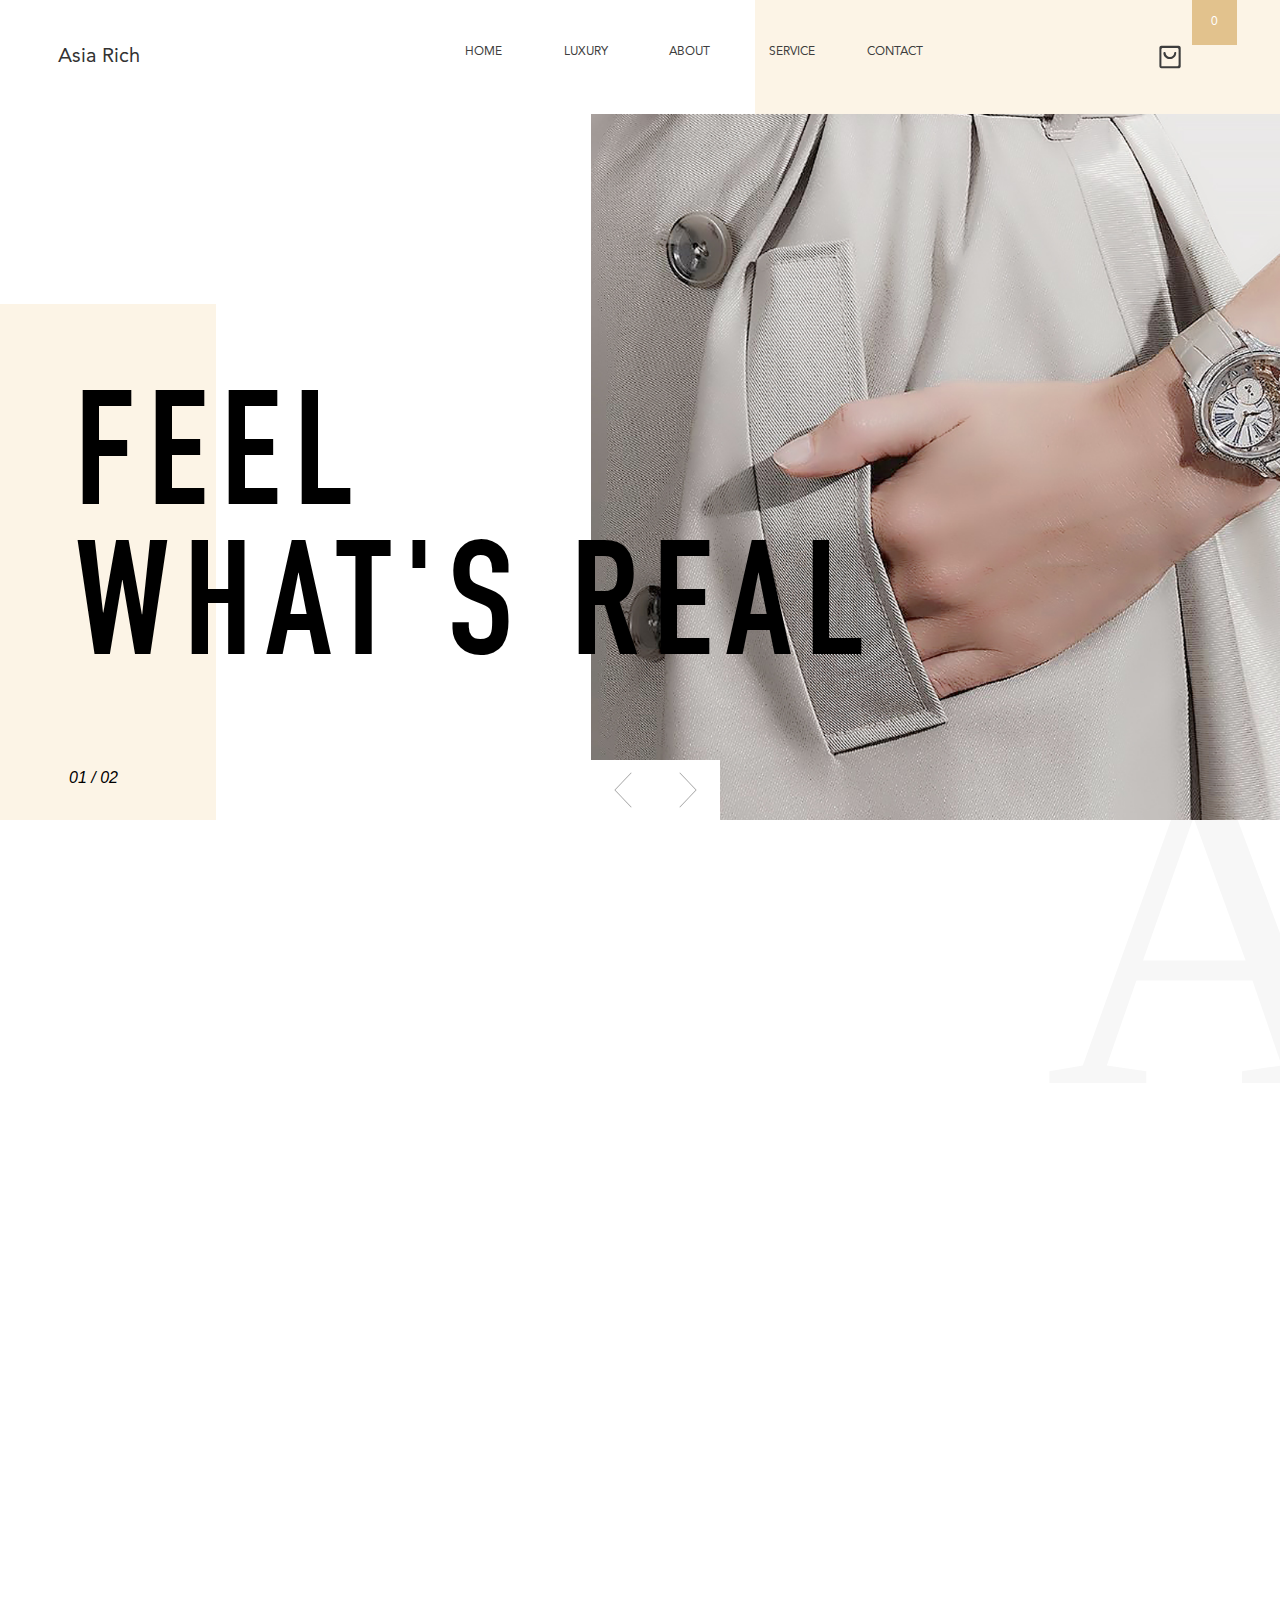
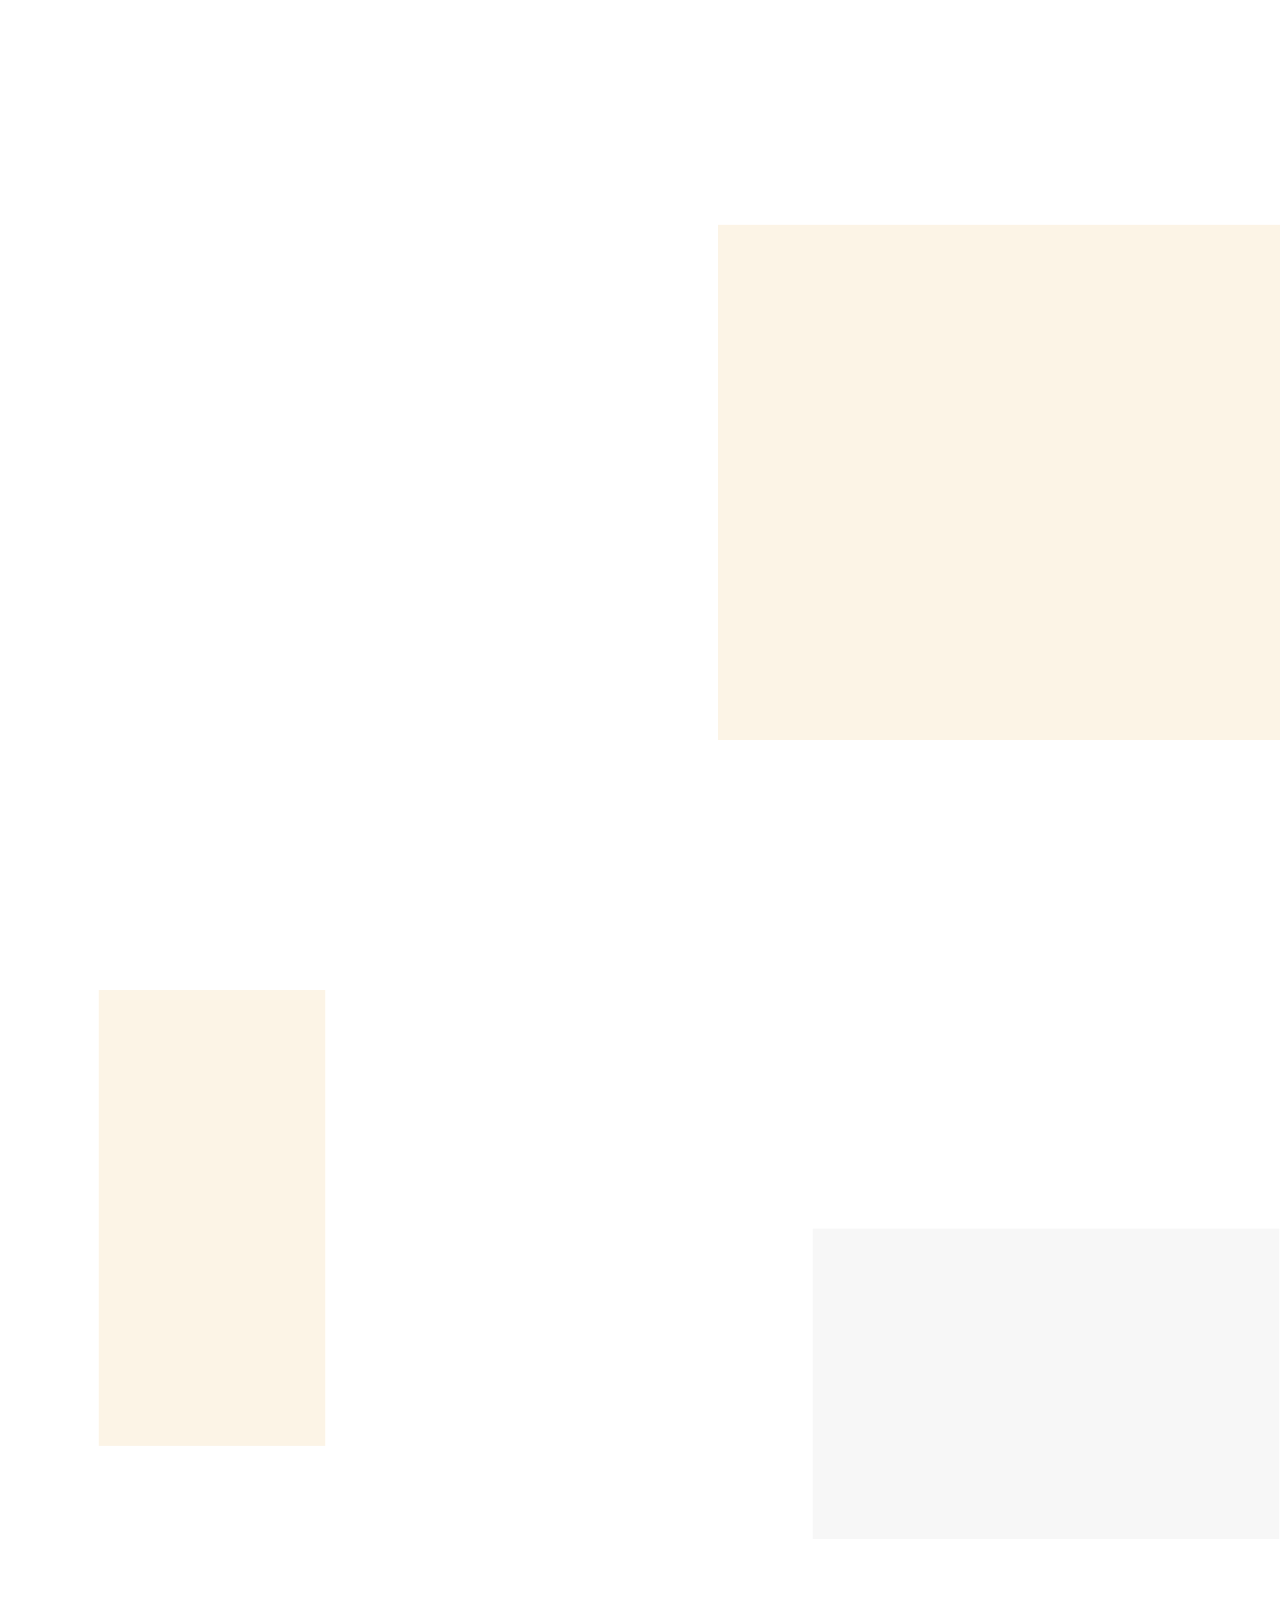
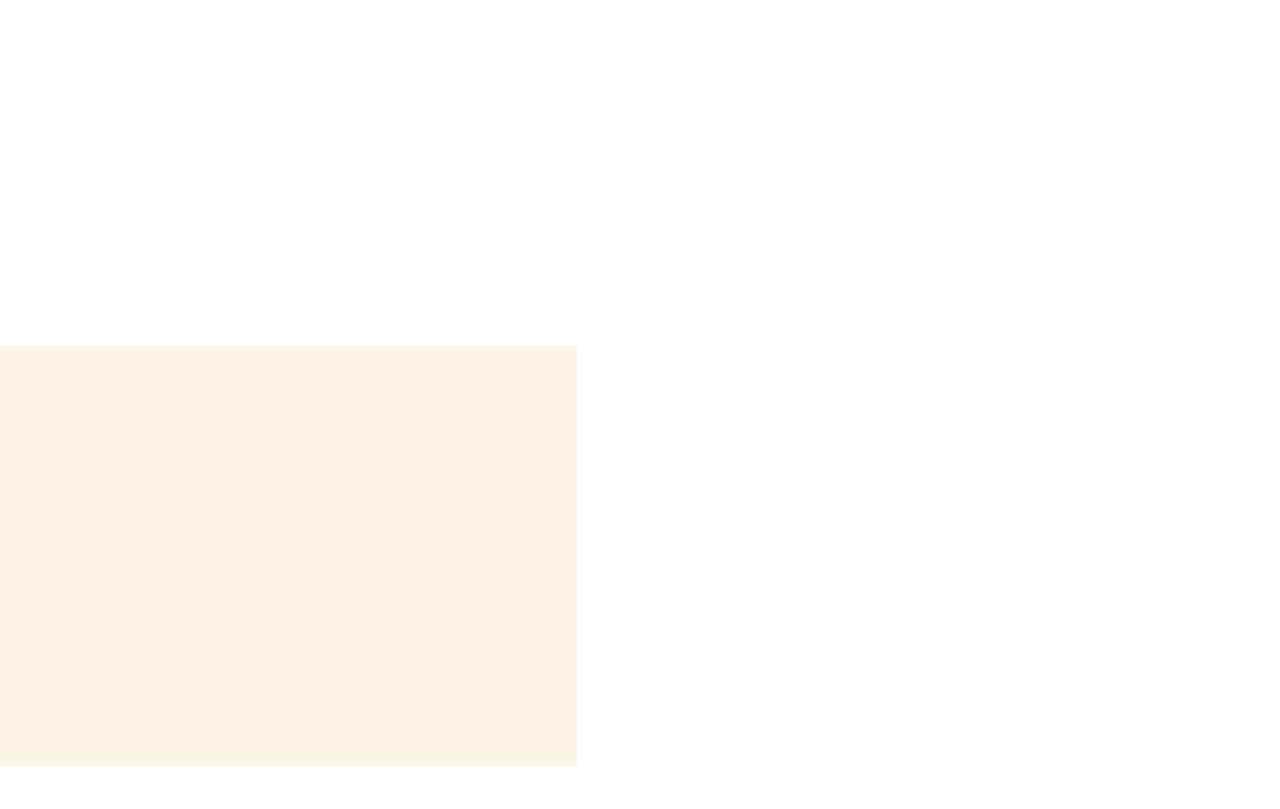
==== index.html @ 67531f93 "a" ====
<!DOCTYPE html>
<html>

	<head>
		<meta charset="UTF-8">
		<title></title>
	</head>
	<link rel="stylesheet" href="css/bootstrap.min.css" />
	<link rel="stylesheet" href="css/animate.css">
	<link rel="stylesheet" type="text/css" href="css/style.css" />
	<link rel="stylesheet" href="css/swiper.min.css" />

	<style type="text/css">
		@font-face {
			font-family: "DINEngschrift";
			src: url('font/lt.ttf');
		}
		
		@font-face {
			font-family: "AvenirLTStd";
			src: url("font/AvenirLTStd-Oblique.ttf");
		}
		
		@font-face {
			font-family: "AvenirLTStds";
			src: url("font/AvenirLTStd-Roman.otf");
		}
	</style>

	<body>
		<div class="container container_nav ">
			<div class="row ">
				<!--导航栏-->
				<div class="col-lg-12 col-md-12 col-xs-12 nav">
					<div class="col-lg-2 col-md-12 col-xs-12 title wow animated fadeIn">
						Asia Rich
					</div>
					<div class="col-lg-8 col-md-8 col-xs-8">
						<ul class="nav_ul">
							<li class="wow animated fadeInDown">
								<a href="#">HOME</a>
							</li>
							<li class="wow animated fadeInDown" data-wow-delay="0.2s">
								<a href="#detail_box">LUXURY</a>
							</li>
							<li class="wow animated fadeInDown" data-wow-delay="0.5s">
								<a href="#about">ABOUT</a>
							</li>
							<li class="wow animated fadeInDown" data-wow-delay="0.7s">
								<a href="#service">SERVICE</a>
							</li>
							<li class="wow animated fadeInDown" data-wow-delay="0.9s">
								<a href="#contact">CONTACT</a>
							</li>
						</ul>
					</div>
					<div class="col-lg-2 nav_icon">
						<a href="javascript:void(0)"><img src="img/svg/shoppingmall.svg" /></a>
					</div>
					<div class="nav_num">0</div>
				</div>
			</div>
			
			
		</div>
		<!--轮播图-->
		<div class="wipper ">
			<div id="myCarousel" class="carousel slide " data-ride="carousel" >
				<div class="carousel-inner ">
					<div class="active item">
						<div class=" d-md-block item_title">
							<p class="animated wow fadeInLeftBig  hero-heading" data-wow-delay="0.5s" >FEEL</p>
							<p class="animated wow fadeInUpBig hero-sub-heading" data-wow-delay="0.5s"> WHAT'S REAL</p>

						</div>
						<img class="animated wow fadeInRight  hero-heading" data-wow-delay="0.2s" data-wow-duration="1.4s"  src="img/pic/first_image.png" alt=" First slide" />

					</div>

					<div class="item  swiper-slide">
						<div class=" d-md-block item_title">
							<p class="animated wow fadeInLeftBig  hero-heading" data-wow-delay="0.5s" >BACK</p>
							<p class="animated wow fadeInUpBig hero-sub-heading" data-wow-delay="0.5s" > TO DREAM</p>

						</div>
						<img class="animated wow fadeInRight  hero-heading" data-wow-delay="0.2s" data-wow-duration="1.4s" src="img/pic/first_image2.png" alt="Second slide" />
						
						
					</div>
				</div>

				<div class="click">
					<a class="left " href="#myCarousel" role="button" data-slide="prev">
						<span aria-hidden="true">
							<img src="img/svg/leftarrow.svg"/>
						</span>
						<span class="sr-only">Previous</span>
					</a>
					<a class="right " href="#myCarousel" role="button" data-slide="next">
						<span aria-hidden="true">
						<img src="img/svg/rightarrow.svg"/>
						</span>
						<span class="sr-only">Next</span>
					</a>
				</div>
				<div class="bg_left">
					<ol class="carousel-indicators">
						<li data-target="#myCarousel" data-slide-to="0" class="active">01</li>
						<li data-target="#myCarousel" data-slide-to="1">02</li>
						<span>&nbsp;/ 02</span>
					</ol>
				</div>
				
			</div>
			<div class="bg_right"></div>
		</div>
		
			
		<!--轮播图-->
		
			
		<!--内容1-->
		<div class="detail " id="detail_box">
			<div class="watermark wow animated fadeIn">A</div>
			<div class="detail_box">
				<div class=" detail_left wow animated fadeInLeft" data-wow-duration="1.1s">
					<img class="detail_img_one " src="img/pic/luxury_image.png " />
				</div>
				<div class="detail_content ">
					<div class="detail_text wow animated fadeIn" data-wow-delay="0.2s">
						<div class="detail_text_one ">
							<p class="detail_text_title ">LUXURY</p>
							<p class="detail_text_about" style="font-size: 22px ; ">商城购物</p>
						</div>
						<div class="detail_text_two detail_p">
							<div>顶尖的高端电子购物网站，专注高端时尚生活.</div>
							<div>一对一专属购物顾问、专享折扣、免费奢侈品护理.</div>
							<div>力求为您提供全面、周到的购物体验.</div>
						</div>
					</div>
				</div>
				<div class=" detail_right wow animated fadeInRight" data-wow-duration="1.1s" data-wow-delay="0.1s">
					<img class="detail_img_two " src="img/pic/luxury_image_necklace2.png" />
				</div>
			</div>
		</div>

		<!--内容2-->
		<div class=" detail ">
			<div class="detail_box_All " id="about">
				<div class="detail_box1 ">
					<div class="detail_text1 ">
						<div class="detail_text_one1 detail_text_one wow animated fadeInDown" data-wow-duration="1s">
							<p class="detail_text_title"  >ASIA RICH</p>
							<p class="detail_text_about" style="font-size: 22px; color: #242424;"> 关于我们</p>
							<!--<p style="color: red;" class="wow animated fadeInDown ">关于我们</p>-->
						</div>
						<div class=" detail_text_twos detail_p wow animated fadeInUp" data-wow-duration="1s">
							<p>亚洲名仕本着为广大名表、珠宝、名袋迷服务的宗旨，务求让顾客更安心舒适地交易买卖名表、珠宝及名袋。</p>
							<p>我们致力从世界各地搜罗价廉物美的货品，未本地及国内的顾客提供最安心、优质的买卖服务。</p>
							<div class="watermark_S ">S</div>
						</div>
					</div>
					<div class="detail_box1_img">
						<img class="img_one wow animated fadeInLeft" data-wow-duration="1.5s" src="img/pic/about.jpg " />
						<!-- <img class="detail_bg" src="img/pic/about-bg.png" /> -->
					</div>
				</div>
			</div>
			<!--内容3-->
			<div class="service_box " id="service">
				<div class="services">
					<div class="service ">
						<div class="service_img1 wow animated fadeInLeft" data-wow-duration="1s">
							<img src="img/pic/service1.png " />
						</div>
						<div class="services_text_box wow animated fadeIn" data-wow-duration="1.2s">
							<div class="service_text ">
								<div class="detail_text_one ">
									<p class="detail_text_title ">SERVICE</p>
									<p class="detail_text_about" style="font-size: 22px; ">寻找属于你的腕表</p>
								</div>
								<div class="detail_text_two detail_p">
									<p>亚洲名仕为您提供一系列专业及经典腕表选择。探索各名表系列，挑选您喜欢的型号、材质、外圈、表盘及表带，总有一款合您心意。</p>
								</div>
							</div>
						</div>
						<div class="service_img2 wow animated fadeInRight" data-wow-duration="1s">
							<div class="watermark_I">I</div>
							<img src="img/pic/sevice2.png " />
						</div>
					</div>
				</div>
			</div>
			<!--内容4-->
			<div class="detail contactBox" id="contact">
				<div class="contact ">
					<div class="contact_img wow animated fadeInLeft" data-wow-duration="1s">
						<img src="img/pic/contact.png " />
					</div>
					<div class="contact_text_box">
						<div class="contact_text">
							<div class="detail_text_one wow animated fadeInDown" data-wow-duration="1s">
								<p class="detail_text_title ">CONTACT</p>
								<p class="detail_text_about" style="font-size: 22px ; "> 关于我们</p>
								<p style="font-size: 14px; color: #3f3f3f;margin-bottom: 20%; ">Asia Rich Luxury Trading Company Limited</p>
							</div>

							<div class="contact_details">
								<div class="contact_detail_box wow animated fadeInDown" data-wow-duration="1s" data-wow-delay="0.2s">
									<div><img src="img/svg/mappin.svg  " /></div>
									<div>Flat1206,Kin Wing Industrial Building, 33 Kin Wing Street,Tuen Mun N.T.Hong Kong</div>
								</div><br />
								<div class="contact_detail_box wow animated fadeInDown" data-wow-duration="1s" data-wow-delay="0.5s">
									<div><img src="img/svg/mail.svg " /></div>
									<div>asiarichluxury@gmail.com</div>
								</div><br />
								<div class="contact_detail_box wow animated fadeInDown" data-wow-duration="1s" data-wow-delay="0.7s">
									<div><img src="img/svg/phonecall.svg " /></div>
									<div>25370838</div>
								</div><br />
								<div class="contact_detail_bg"></div>
							</div>

							<p class="copyRight wow animated fadeIn" data-wow-delay="1s">Copyright © 2017 Asia Rich Luxury Trading Company Limited.</p>
						</div>
					</div>
					<div class="watermark_A wow animated fadeIn">A</div>
				</div>
			</div>
	</body>
	<!-- <script src="https://cdn.bootcss.com/jquery/2.1.1/jquery.min.js"></script> -->
	<!-- <script src="https://cdn.bootcss.com/bootstrap/3.3.7/js/bootstrap.min.js"></script> -->
	<script src="js/wow.js"></script>
	<script src="js/jquery.min.js"></script>
	<script src="js/bootstrap.min.js"></script>
	<script src="js/owl.carousel.min.js"></script>
	<script type="text/javascript" src="js/nav-scroll-to.js"></script>
	<script src="js/swiper.min.js"></script>
	<!--<script src="js/index.js"></script>-->
	<script>
		new WOW().init();
		$('.item').carousel('cycle')
	    
	</script>

</html>
---- css/style.css ----
body {
	width: 100%;
	overflow-x: hidden;
}
p{
	padding: 0;margin: 0;
}
* {
	margin: 0;
	padding: 0;
	text-decoration: none;
	list-style: none;
	outline: none;
	transition: .3s all;
}

::selection {
    background:#f1e8d8; 
    color:#fff;
}

::-moz-selection {
    background:#f1e8d8; 
    color:#fff;
}

::-webkit-selection {
    background:#f1e8d8; 
    color:#fff;
}

.container {
	max-width: 2560px;
	width: 100%;
	overflow: hidden;
	padding: 0 4.5%;
}
/*.container_nav{
	padding-right: 5%;
	padding-left: 5%;
}*/
.nav {
	width: 100%;
	height: 114px;
	display: -webkit-flex;
	display: flex;
	-ms-flex-direction: row;
	-webkit-flex-direction: row;
	flex-direction: row;
	line-height: 114px;
	font-family: "AvenirLTStds";
	position: relative;
}

.title {
	font-size: 20px;
	font-weight: 300px;
}

.nav_ul {
	margin-left: 200px;
	margin-top: 47px;
}

.nav_ul li {
	float: left;
	width: 58px;
	text-align: center;
	margin-right: 45px;
	line-height: 8px;
	border: none;
	position: relative;
	vertical-align: baseline;
}

.nav_ul li a {
	font-size: 12px;
	color: #3d3d3d;
	text-decoration: none;
}

.nav_ul li a:before,
.nav_ul li a:after {
	content: "";
	position: absolute;
}

.nav_ul li a:after {
	border-bottom: 4px solid #c99035;
	left: 100%;
	right: 0;
	bottom: -1px;
	-webkit-transition-property: all;
	-moz-transition-property: all;
	-o-transition-property: all;
	transition-property: all;
	-webkit-transition-timing-function: cubic-bezier(0, 0, 0, 0);
	-moz-transition-timing-function: cubic-bezier(0, 0, 0, 0);
	-o-transition-timing-function: cubic-bezier(0, 0, 0, 0);
	transition-timing-function: cubic-bezier(0, 0, 0, 0);
	-webkit-transition-duration: 200ms;
	-moz-transition-duration: 200ms;
	-o-transition: 200ms;
	transition-duration: 200ms;
	-webkit-transition-delay: 0s;
	-moz-transition-delay: 0s;
	-o-transition-delay: 0s;
	transition-delay: 0s;
}

.nav_ul li a:hover:after {
	left: 0;
}

.nav_ul li a:not(:hover):after {
	-webkit-transition-delay: 0s;
	-moz-transition-delay: 0s;
	-o-transition-delay: 0s;
	transition-delay: 0s;
}

.nav_icon img {
	display: block;
	position: absolute;
	right: 40px;
	top: 45px;
}

.nav_num {
	width: 45px;
	height: 45px;
	color: #fff;
	font-size: 12px;
	text-align: center;
	line-height: 45px;
	background: #e2c28d;
	position: absolute;
	top: 0;
	right: 0;
}


/*轮播图*/

.carousel-inner {
	position: relative;
}
.carousel-inner{
	width: 200%;
}
.item {
	width: 100%;
	height: 706px;
	float: left;
	padding: 0 75px;
	box-sizing: border-box;
	margin: 0 auto;
}

.carousel-inner .item img {
	width: 1126px;
	height: 706px;
	margin-left: 516px;
}

.item_title {
	position: absolute;
	font-family: "DINEngschrift";
	z-index: 333;
	font-size: 160px;
	color: #000;
	margin-top: 260px;
	letter-spacing: 14px;
	line-height: 150px;
}

.item_title p {
	font-size: 100%;
}

.bg_left {
	width: 216px;
	height: 516px;
	background: #fcf4e6;
	position: absolute;
	left: 0px;
	bottom: 0;
	z-index: -1;
}
.carousel-inner > .item {
  -webkit-transition: -webkit-transform 1s ease-in-out;
  -o-transition: -o-transform 1s ease-in-out;
  transition: transform 1s ease-in-out;
}
.carousel-indicators{
	display: flex;
	flex-direction: row;
	font-size: 16px;
	color: #000000;
	font-style: oblique;
	margin-left: -40px;
}
.carousel-indicators li{
	border-radius: none;
	text-indent: 1px;
	display: none;	
	border: 0px solid #FFFFFF;
	margin: none;
	width: auto;
	height:auto;
}
.carousel-indicators .active{
	width: auto;
	height: auto;
	display: block;
	background: rgba(255,255,255,0);
}
.display{
	display: none;
}
.bg_right {
	position: absolute;
	top: 0;
	right: 0;
	width: 525px;
	height: 773px;
	background: #fcf4e6;
	z-index: -20;
}

.click {
	width: 130px;
    height: 60px;
    background: #FFFFFF;
    position: absolute;
    bottom: 0;
    left: 590px;
    display: flex;
    display: -webkit-flex;
    justify-content: space-around;
    -webkit-justify-content: space-around;
    align-items: center;
    z-index: 111;
}
.click .left,.click .right{
	width: 50%;
	padding: 11px 0;
	text-align: center;
	background: #fff;
	transition: .3s all;
}
.click .left:hover,.click .right:hover{
	background: #dcd9d9;
}
.left {
	opacity: 0.5;
}

.right {
	opacity: 0.5;
}

.left:hover {
	opacity: 1;
}

.right:hover {
	opacity: 1;
}

/*轮播图*/

/*内容1*/

.detail {
	position: relative;
}

.detail .watermark {
	font-family: "PMingLiU-CN";
	position: absolute;
	font-size: 480px;
	color: #f7f7f7;
	right: -90px;
	top: -520px;
	z-index: -2;
}

.detail .detail_box {
	width: 100%;
	padding: 0 2%;
	display: flex;
	display: -webkit-flex justify-content: space-between;
	-webkit-justify-content: space-between;
	box-sizing: border-box;
	position: relative;
	margin-top: 350px;
	margin-bottom: 122px;
}

.detail_left {
	width: 734px;
	overflow: hidden;
}

.detail_left img {
	width: 100%;
	height: auto;
}

.detail_content {
	margin-top: 50px;
	width: 400px;
	height: 456px;
	padding: 15px;
	box-sizing: border-box;
	position: relative;
}

.detail_text {
	background: rgba(255, 255, 255, 0.5);
	padding: 20px 0;
	box-sizing: border-box;
	position: absolute;
}
.detail_text_one1{
	margin-top: 5%;
}
.detail_text_one {
	display: flex;
	display: -webkit-flex flex-direction: column;
	-webkit-flex-direction: column;
	color: #242424;
}
.detail_text_one p{
	line-height: 55px;
}
.detail_text_title {
	font-size: 70px;
	color: #c9c9c9;
	font-family: "AvenirLTStd";
}
.detail_text_about{
	letter-spacing: 2px;
}
@media screen and (min-width:1400px) {
	.detail_text_title {
		font-size: 73px;
	}
}
.detail_text_twos{
	margin-top: 20%;
	width:72%;
	color: #727272;
	font-size: 14px;
	position: relative;
}
.detail_text_two {
	font-size: 14px;
	color: #727272;
	margin-top: 35%;
}
.detail_p{
	line-height: 25px;
	letter-spacing: 2px;
}
.detail_right {
	width: 320px;
	height: 455px;
	margin-top: 88px;
}

@media screen and (min-width:1600px) {
	.detail_right {
		width: 320px;
		height: 455px;
		margin-right: 118px;
		margin-top: 88px;
	}
	
}

.detail_right img {
	width: 100%;
	display: flex;
}

.img_box_all {
	width: 100%;
	display: flex;
	justify-content: flex-end;
	margin-bottom: 400px;
}


.img_box_one {
	width: 455px;
	margin-left: 2%;
}

.img_box_one img {
	width: 100%;
	height: auto;
}

.img_box_two {
	width: 922px;
	margin-left: 15%;
	align-self: flex-end;
}

.img_box_two img {
	width: 100%;
}


/*内容2*/

.detail_box1 {
	width: 100%;
	display: flex;
	display: -webkit-flex;
	flex-direction: row;
	-webkit-flex-direction: row;
	-ms-flex-direction: row;
	margin-top: 350px;
	position: relative;
}
.watermark_S {
	font-family: "PMingLiU-CN";
	position: absolute;
	font-size: 480px;
	color: #f7f7f7;
	z-index: -1;
    right: -95px;
}

.detail_box1_img {
	width: 63%;
	position: relative;
}

.detail_box1_img{
	background: url('../img/pic/about_bg.png') no-repeat right bottom;
	background-size: 80%;
}

.detail_box1_img .img_one {
	width: 100%;
	height: auto;
	margin-bottom: 8%;
}
.detail_box1_img .detail_bg{
	width: 80%;
	height: auto;
	position: absolute;
	top: 5%;
	right: 0;
	z-index: -1;
	
}
.detail_text1 {
	width: 47%;
	margin-left: 54px;
	position: relative;
	box-sizing: border-box;
}

.detail_box2_all {
	width: 100%;
	display: flex;
	display: -webkit-flex;
	flex-direction: row;
	position: absolute;
	right: 30%;
	margin-top: 30px;
}

@media screen and (min-width:1440px) {
	.detail_box2_all {
		right: 20%;
		margin-top: 62px;
	}
}

.detail_box2_img {
	width:412px;
	height: 556px;
	position: relative;
}

.detail_box2_img .detail_box2_img1 {
	width: 120%;
	height: auto;
	position: absolute;
	right: -60px;
}

.detail_box2_img2 {
	display: block;
	width: 412px;
	height: 556px;
}

.detail_box2_img2 img {
	width: 100%;
}

.about_bg {
	width: 270px;
	height: 480px;
	margin-top: 15%;
	position: absolute;
	right: -88px;
	z-index: -66;	
}
.about_bg img{
	width: 100%;
	height: auto;
}
/*内容2*/
.service_box{
	margin-top: 350px;
	margin-bottom: 350px;
	position: relative;
	/*display: none;*/
}
.watermark_I{
    font-family: "PMingLiU-CN";
    font-size: 500px;
    color: #F7F7F7;
    position: absolute;
    top: -210px;
    right: -24%;
    z-index: -1;
}
.service{
	width: 100%;
	height: 785px;
	background: url("../img/pic/bg_size.png") no-repeat;
	background-size: 100% ;
	display: flex; 
	justify-content: space-between;
}
.services_text_box{
	width: 520px;
	height: 440px;
	position: relative;
}
.services_text_box .service_text {
	padding-top: 200px;
	padding-left: 25px;
	padding-right: 25px;
	position: absolute;
	z-index: 1;
	margin-left: 15%;
}
.service_img1{
	width: 296px;
	height: 600px;
	overflow: hidden;
	margin-top: 10%;
	margin-left: 3%;
}
.service_img1 img{
	width: 100%;
	height:auto; 
}
.service_img2{
	height: 720px;
	width: 694px;
	margin-right: 8%;
}
.service_img2 img{
	width: 100%;
	height: auto;
}

@media screen and (max-width: 1660px ) {
	.about_bg img {
		width: 95%;
		height:80%; 
	}
	.watermark_I{
		font-size: 450px;
		/*top: -210px;*/
	}
	.detail .watermark{
		font-size: 500px;
		top: -500px;
	}
	.detail_box1{
		margin-top: 300px;
	}
	.service{
		margin-bottom:0;
	}
	.service_box{
		margin-top: 300px;
		margin-bottom: 250px;
	}
}






/*内容3*/
.contactBox{
	/*display: none;*/
}
.contact {
	width: 100%;
	/*height: 682px;*/
	margin: 0 0 42px -1%;
	display: flex;
	display: -webkit-flex flex-direction: row;
	-webkit-flex-direction: row;
	position: relative;
	box-sizing: border-box;
	background: url('../img/pic/bg-size2.png') no-repeat left bottom;
	background-size: 90%;
	padding: 0;
}

.contact .watermark_A {
	font-size: 500px;
    position: absolute;
    color: #F7F7F7;
    right: -76px;
    bottom: 0px;
    font-family: "PMingLiU-CN";
    z-index: -2;
}

.contact_text {
	width: 80%;
	font-family: "平方";
	background: rgba(255, 255, 255, 0.5);
	padding: 36% 25px 25px 25px;
	box-sizing: border-box;
	margin-left: 40%;
}
@media only screen and (max-width: 1600px) {
	.contact{
		margin-top: -2%;
	}
}
@media only screen and (max-width: 1552px) {
	.contact{
		margin-top: 9%;
	}
}
@media screen and (max-width: 1550px ) {
		.watermark_I{
			font-size: 480px;
		}
		.detail .watermark{
			font-size: 500px;
			/*top: -500px;*/
		}
		.service_box{
			margin-top: 300px;
			margin-bottom: 0;
		}
		.about_bg img {
			width: 90%;
			height:70%; 
		}
		.watermark_I{
			font-size: 400px;
			top: -210px;
		}
		.detail .watermark{
			font-size: 500px;
			top: -500px;
		}
		.watermark_S{
			font-size: 500px;
		}
		.detail .detail_box{
			margin-top: 300px;
		}
		.detail_box1{
			margin-top: 300px;
		}
		.contact .watermark_A {
			font-size: 450px;
		}
}
/*@media screen and (max-width:1500px) {
	
}*/
@media screen and (max-width:1440px) {
	.contact .watermark_A {
		font-size: 450px;
	}
	.contact{
		margin-top: 5%;
	}
}
@media screen and (max-width: 1360px ) {
	.watermark_I{
			font-size: 450px;
		}
	.about_bg img {
		width: 85%;
		height:60%; 
	}
	.detail_text_twos{
		width: 75%;
	}
	.detail .watermark{
		font-size: 450px;
		top: -460px;
	}
	.detail .detail_box{
		margin-top: 320px;
	}
	.service_box{
		margin-top: 250px;
	}
	.detail_box1{
		margin-top: 180px;
	}
	.detail_text_two{
		margin-top: 25%;
	}
	.contact{
		margin-top: -1%;
	}
}
@media screen and (max-width:1330px) {
	.contact .watermark_A {
		font-size: 400px;
	}
	.contact_text {
		margin-left: 25%;
	}
	.contact {
		width: 100%;
		height: 682px;
		margin-top: -2%;
	}
}
/*@media only screen and (min-width: 1280px) {
	.contact{
		margin-top: -90px;
	}
}*/
@media screen and (max-width: 1280px ) {
	.detail .detail_box{
		margin-top: 250px;
	}
	.watermark_S {
		font-size: 450px;
		top: 130px;
	}
	.contact{
		margin-top: -90px;
	}
}
.contact_detail_box {
	display: flex;
	flex-direction: row;
	/*margin-bottom: -12px;*/
	font-family: "AvenirLTStds";
}

.contact_detail_box img {
	width: 20px;
	height: auto;
	display: block;
	margin-right: 15px;
}

.contact_details {
	margin-bottom: 60px;
	position: relative;
}
.contact .contact_img {
	width: 37%;
	align-self: flex-end;
	margin-bottom: 85px;
	margin-left: 75px;
}

.contact .contact_img img {
	width: 100%;
	height: auto;
	
}

.contact_detail p {
	margin: 0;
}

.detail_text_two p img {
	display: block;
	margin-right: 20px;
	float: left;
}

.copyRight {
	font-family: "AvenirLTStd";
	color: #C9C9C9;
	font-size: 12px;
	margin-top: 42px;
}

/*====================== 2K自适应 =======================*/
@media screen and (min-width: 2100px){
	.slider {
		height: auto;
	}
	.bg_left{
		/*top: none;*/
		bottom: 0;
	}
	.items {
		height: auto;
		float: left;
		padding: 0 75px;
		box-sizing: border-box;
		margin: 0 auto;
	}
	.carousel-inner .item{
		height: auto;
	}
	.carousel-inner .item img {
		width: auto;
		/*width: 90%;*/
		height: auto;
		margin-left: 516px;
	}
	.detail_text_twos{
		width: 73%;
	}
	.click{
		bottom: -2px;
	}

	.detail_right,.detail_left{
		width: auto;
	}

	.service{
		height: auto;
	}

	.service_img1{
		width: auto;
		height: auto;
	}

	.service_img2{
		height: auto;
		width: auto;
		margin-right: 8%;
	}

	.contact_text{
		width: 100%;
		margin-left: 75%;
		margin-top: 10%;
	}
	.detail_box1_img{
		width: auto;
	}
}
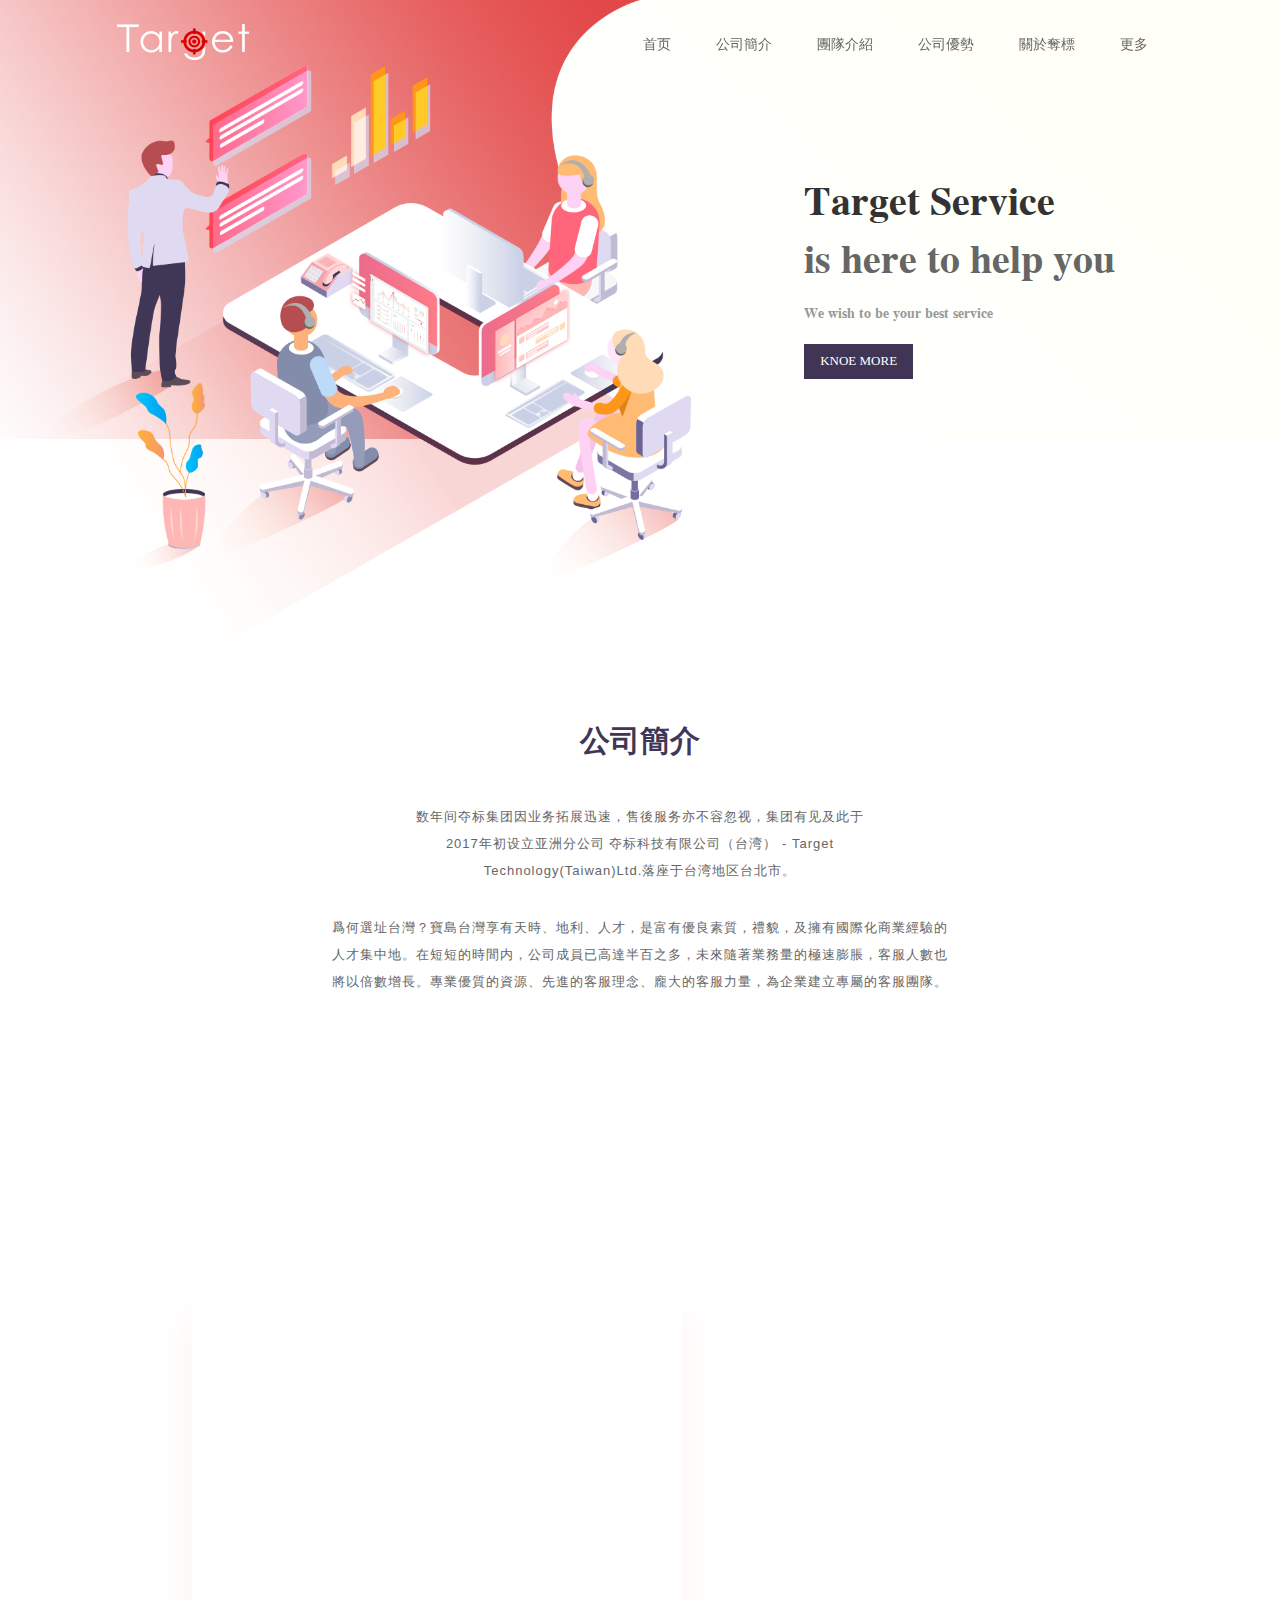
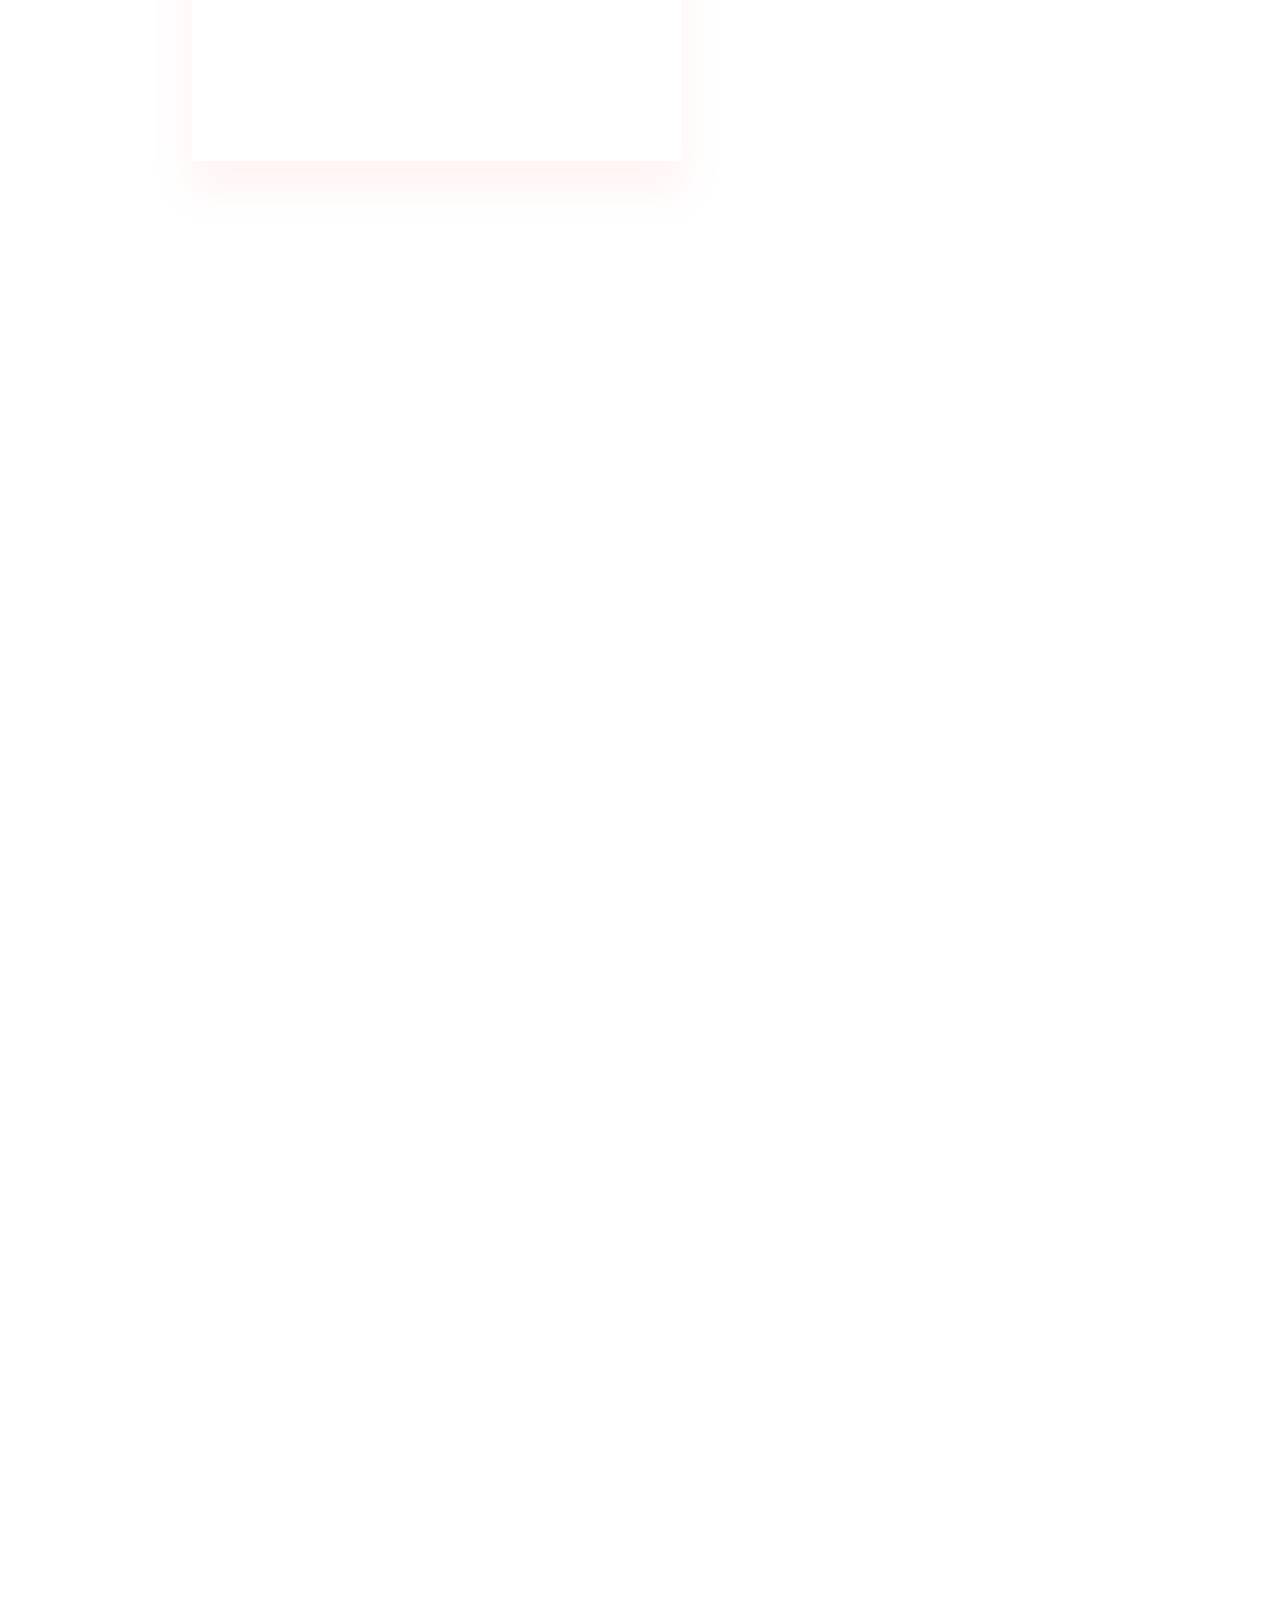
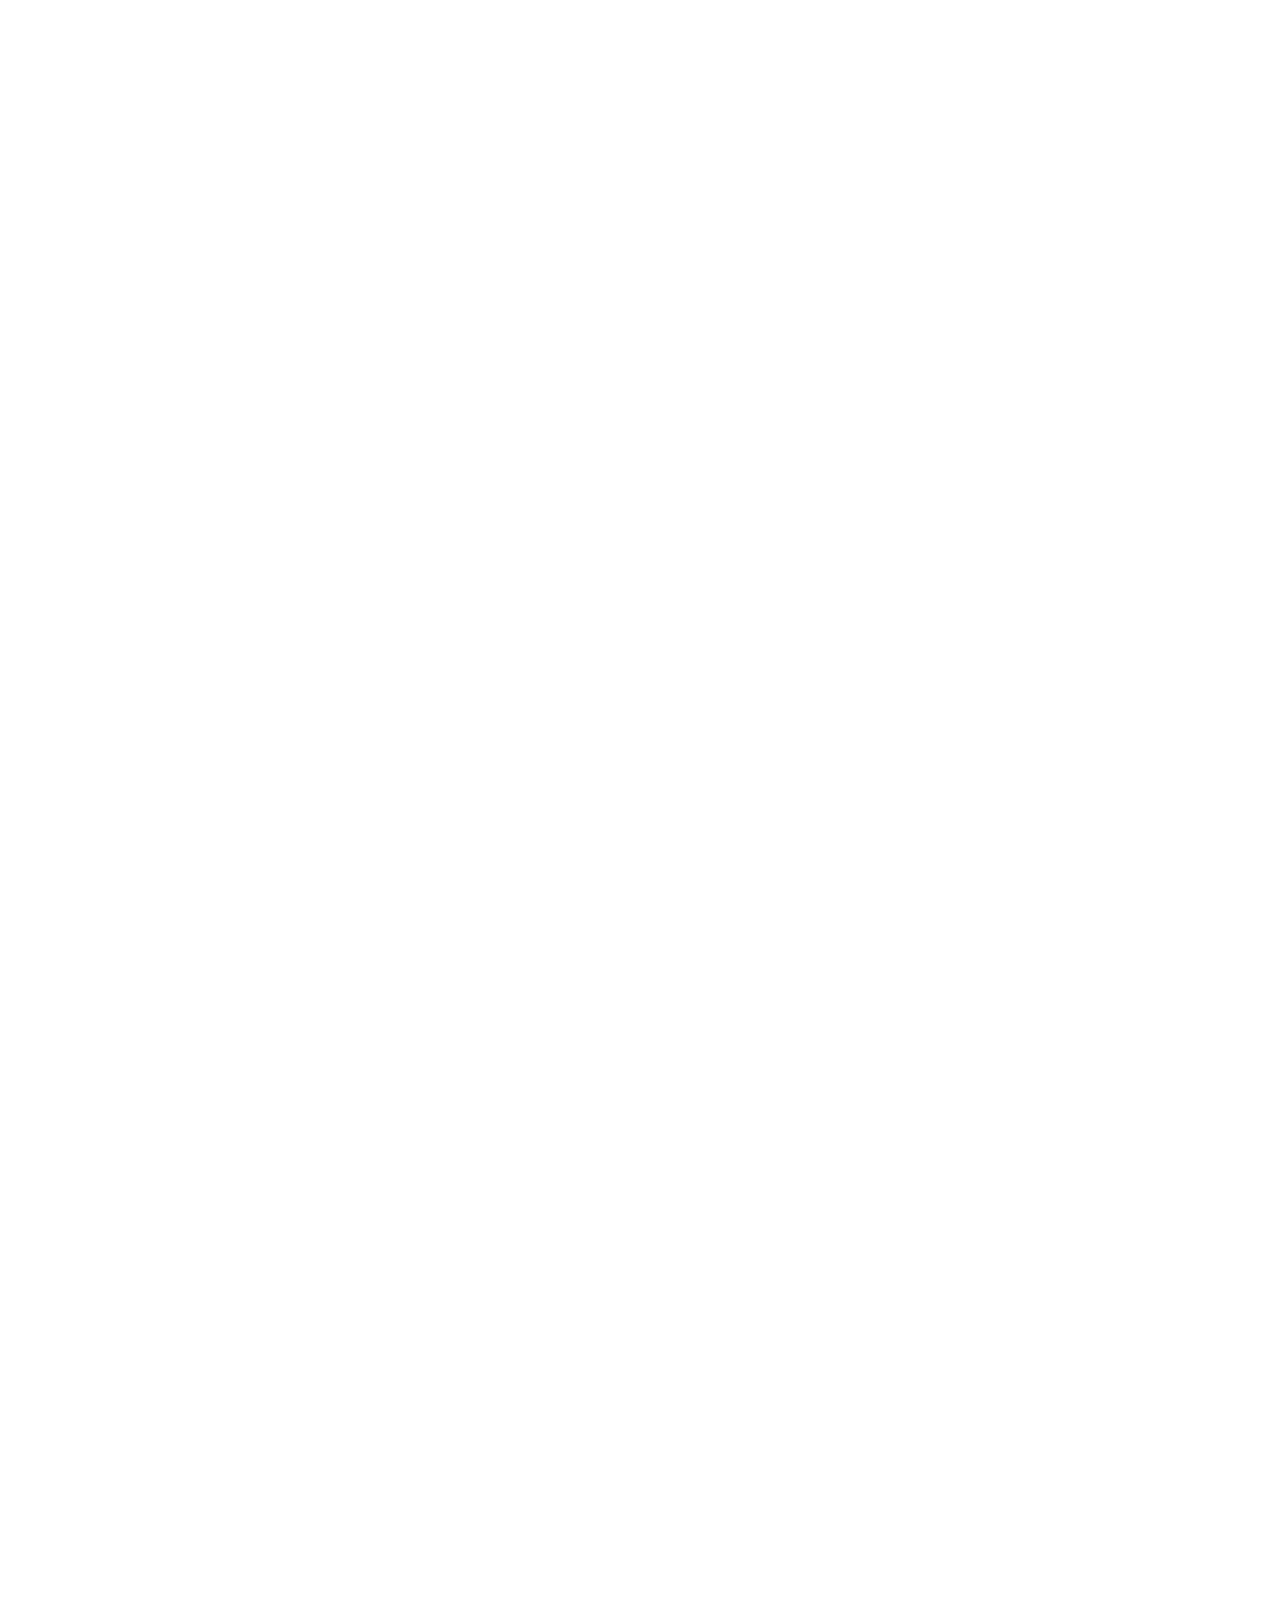
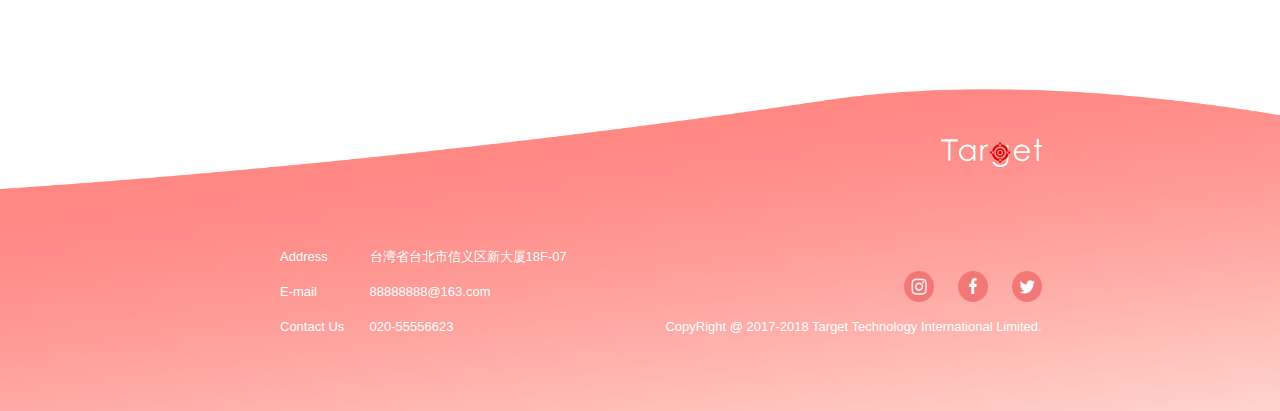
==== commit a1d683ed: "a" ====
--- a/index.html
+++ b/index.html
@@ -1,247 +1,329 @@
 <!DOCTYPE html>
 <html>
-
 	<head>
-		<meta charset="UTF-8">
-		<title></title>
+		<meta charset="utf-8" />
+		<meta http-equiv="X-UA-Compatible" content="IE=edge" />
+		<meta name="viewport" content="width=device-width, initial-scale=1" />
+        <link rel="shortcut icon" href="img/favicon2.ico">
+		<link rel="stylesheet" href="css/bootstrap.min.css">
+		<link rel="stylesheet" href="css/index.css">
+        <link rel="stylesheet" href="css/animate.css">
+		<!--<link rel="stylesheet icon" href="images/favicon.ico" />-->
+
+		<title>Target</title>
 	</head>
-	<link rel="stylesheet" href="css/bootstrap.min.css" />
-	<link rel="stylesheet" href="css/animate.css">
-	<link rel="stylesheet" type="text/css" href="css/style.css" />
-	<link rel="stylesheet" href="css/swiper.min.css" />
-
-	<style type="text/css">
-		@font-face {
-			font-family: "DINEngschrift";
-			src: url('font/lt.ttf');
-		}
-		
-		@font-face {
-			font-family: "AvenirLTStd";
-			src: url("font/AvenirLTStd-Oblique.ttf");
-		}
-		
-		@font-face {
-			font-family: "AvenirLTStds";
-			src: url("font/AvenirLTStd-Roman.otf");
-		}
-	</style>
-
 	<body>
-		<div class="container container_nav ">
-			<div class="row ">
-				<!--导航栏-->
-				<div class="col-lg-12 col-md-12 col-xs-12 nav">
-					<div class="col-lg-2 col-md-12 col-xs-12 title wow animated fadeIn">
-						Asia Rich
+
+		<div class="Target" >
+			<div class="banner row" >
+				<div class="clearfix ">
+                    <div class="Nav col-xs-12">
+                        <div class="logo col-lg-3 col-sm-3 col-xs-3">
+                            <a href="/"><img src="img/logo.png" alt=""></a>
+                        </div>
+                        <div class="navbar-header">
+                            <button type="button" class="navbar-toggle collapsed" data-toggle="collapse" data-target="#bs-example-navbar-collapse-1" aria-expanded="false">
+                                <span class="sr-only"></span>
+                                <span class="icon-bar icon-bar1"></span>
+                                <span class="icon-bar icon-bar2"></span>
+                                <span class="icon-bar icon-bar3"></span>
+                            </button>
+                        </div>
+                        <div class="navBox collapse navbar-collapse col-lg-9 col-md-9 col-sm-9 col-xs-12 clearfix"  id="bs-example-navbar-collapse-1" >
+                            <ul class="nav clearfix">
+                                <li class="nav_active"><a href="#Home" name="Home">首页</a></li>
+                                <li><a href="#Introduce" name="Introduce">公司簡介</a></li>
+                                <li><a href="#Team" name="Team">團隊介紹</a></li>
+                                <li><a href="#Stengths" name="Stengths">公司優勢</a></li>
+                                <li><a href="#Abouts" name="Abouts">關於奪標</a></li>
+                                <li><a href="#MoreView" name="MoreView">更多</a></li>
+                            </ul>
+                        </div>
+
+
+                    </div>
+				</div>
+
+                <img id="Home" class="bg_img wow animated fadeInLeft" data-wow-duration="1.2s" src="img/nav_bar-pic.png" alt="">
+
+
+
+				<div class="nav_detail wow fadeInRight col-lg-4" data-wow-duration="1.2s">
+					<div class="title">
+						<p>Target Service</p>
+						<p>is here to help you</p>
 					</div>
-					<div class="col-lg-8 col-md-8 col-xs-8">
-						<ul class="nav_ul">
-							<li class="wow animated fadeInDown">
-								<a href="#">HOME</a>
-							</li>
-							<li class="wow animated fadeInDown" data-wow-delay="0.2s">
-								<a href="#detail_box">LUXURY</a>
-							</li>
-							<li class="wow animated fadeInDown" data-wow-delay="0.5s">
-								<a href="#about">ABOUT</a>
-							</li>
-							<li class="wow animated fadeInDown" data-wow-delay="0.7s">
-								<a href="#service">SERVICE</a>
-							</li>
-							<li class="wow animated fadeInDown" data-wow-delay="0.9s">
-								<a href="#contact">CONTACT</a>
-							</li>
-						</ul>
-					</div>
-					<div class="col-lg-2 nav_icon">
-						<a href="javascript:void(0)"><img src="img/svg/shoppingmall.svg" /></a>
-					</div>
-					<div class="nav_num">0</div>
+
+					<p class="nav_txt">We wish to be your best service</p>
+
+					<div class="more">KNOE MORE</div>
 				</div>
 			</div>
-			
-			
-		</div>
-		<!--轮播图-->
-		<div class="wipper ">
-			<div id="myCarousel" class="carousel slide " data-ride="carousel" >
-				<div class="carousel-inner ">
-					<div class="active item">
-						<div class=" d-md-block item_title">
-							<p class="animated wow fadeInLeftBig  hero-heading" data-wow-delay="0.5s" >FEEL</p>
-							<p class="animated wow fadeInUpBig hero-sub-heading" data-wow-delay="0.5s"> WHAT'S REAL</p>
-
-						</div>
-						<img class="animated wow fadeInRight  hero-heading" data-wow-delay="0.2s" data-wow-duration="1.4s"  src="img/pic/first_image.png" alt=" First slide" />
-
-					</div>
-
-					<div class="item  swiper-slide">
-						<div class=" d-md-block item_title">
-							<p class="animated wow fadeInLeftBig  hero-heading" data-wow-delay="0.5s" >BACK</p>
-							<p class="animated wow fadeInUpBig hero-sub-heading" data-wow-delay="0.5s" > TO DREAM</p>
-
-						</div>
-						<img class="animated wow fadeInRight  hero-heading" data-wow-delay="0.2s" data-wow-duration="1.4s" src="img/pic/first_image2.png" alt="Second slide" />
-						
-						
-					</div>
-				</div>
-
-				<div class="click">
-					<a class="left " href="#myCarousel" role="button" data-slide="prev">
-						<span aria-hidden="true">
-							<img src="img/svg/leftarrow.svg"/>
-						</span>
-						<span class="sr-only">Previous</span>
-					</a>
-					<a class="right " href="#myCarousel" role="button" data-slide="next">
-						<span aria-hidden="true">
-						<img src="img/svg/rightarrow.svg"/>
-						</span>
-						<span class="sr-only">Next</span>
-					</a>
-				</div>
-				<div class="bg_left">
-					<ol class="carousel-indicators">
-						<li data-target="#myCarousel" data-slide-to="0" class="active">01</li>
-						<li data-target="#myCarousel" data-slide-to="1">02</li>
-						<span>&nbsp;/ 02</span>
-					</ol>
-				</div>
-				
-			</div>
-			<div class="bg_right"></div>
-		</div>
-		
-			
-		<!--轮播图-->
-		
-			
-		<!--内容1-->
-		<div class="detail " id="detail_box">
-			<div class="watermark wow animated fadeIn">A</div>
-			<div class="detail_box">
-				<div class=" detail_left wow animated fadeInLeft" data-wow-duration="1.1s">
-					<img class="detail_img_one " src="img/pic/luxury_image.png " />
-				</div>
-				<div class="detail_content ">
-					<div class="detail_text wow animated fadeIn" data-wow-delay="0.2s">
-						<div class="detail_text_one ">
-							<p class="detail_text_title ">LUXURY</p>
-							<p class="detail_text_about" style="font-size: 22px ; ">商城购物</p>
-						</div>
-						<div class="detail_text_two detail_p">
-							<div>顶尖的高端电子购物网站，专注高端时尚生活.</div>
-							<div>一对一专属购物顾问、专享折扣、免费奢侈品护理.</div>
-							<div>力求为您提供全面、周到的购物体验.</div>
-						</div>
-					</div>
-				</div>
-				<div class=" detail_right wow animated fadeInRight" data-wow-duration="1.1s" data-wow-delay="0.1s">
-					<img class="detail_img_two " src="img/pic/luxury_image_necklace2.png" />
-				</div>
-			</div>
-		</div>
-
-		<!--内容2-->
-		<div class=" detail ">
-			<div class="detail_box_All " id="about">
-				<div class="detail_box1 ">
-					<div class="detail_text1 ">
-						<div class="detail_text_one1 detail_text_one wow animated fadeInDown" data-wow-duration="1s">
-							<p class="detail_text_title"  >ASIA RICH</p>
-							<p class="detail_text_about" style="font-size: 22px; color: #242424;"> 关于我们</p>
-							<!--<p style="color: red;" class="wow animated fadeInDown ">关于我们</p>-->
-						</div>
-						<div class=" detail_text_twos detail_p wow animated fadeInUp" data-wow-duration="1s">
-							<p>亚洲名仕本着为广大名表、珠宝、名袋迷服务的宗旨，务求让顾客更安心舒适地交易买卖名表、珠宝及名袋。</p>
-							<p>我们致力从世界各地搜罗价廉物美的货品，未本地及国内的顾客提供最安心、优质的买卖服务。</p>
-							<div class="watermark_S ">S</div>
-						</div>
-					</div>
-					<div class="detail_box1_img">
-						<img class="img_one wow animated fadeInLeft" data-wow-duration="1.5s" src="img/pic/about.jpg " />
-						<!-- <img class="detail_bg" src="img/pic/about-bg.png" /> -->
-					</div>
-				</div>
-			</div>
-			<!--内容3-->
-			<div class="service_box " id="service">
-				<div class="services">
-					<div class="service ">
-						<div class="service_img1 wow animated fadeInLeft" data-wow-duration="1s">
-							<img src="img/pic/service1.png " />
-						</div>
-						<div class="services_text_box wow animated fadeIn" data-wow-duration="1.2s">
-							<div class="service_text ">
-								<div class="detail_text_one ">
-									<p class="detail_text_title ">SERVICE</p>
-									<p class="detail_text_about" style="font-size: 22px; ">寻找属于你的腕表</p>
-								</div>
-								<div class="detail_text_two detail_p">
-									<p>亚洲名仕为您提供一系列专业及经典腕表选择。探索各名表系列，挑选您喜欢的型号、材质、外圈、表盘及表带，总有一款合您心意。</p>
-								</div>
-							</div>
-						</div>
-						<div class="service_img2 wow animated fadeInRight" data-wow-duration="1s">
-							<div class="watermark_I">I</div>
-							<img src="img/pic/sevice2.png " />
-						</div>
-					</div>
-				</div>
-			</div>
-			<!--内容4-->
-			<div class="detail contactBox" id="contact">
-				<div class="contact ">
-					<div class="contact_img wow animated fadeInLeft" data-wow-duration="1s">
-						<img src="img/pic/contact.png " />
-					</div>
-					<div class="contact_text_box">
-						<div class="contact_text">
-							<div class="detail_text_one wow animated fadeInDown" data-wow-duration="1s">
-								<p class="detail_text_title ">CONTACT</p>
-								<p class="detail_text_about" style="font-size: 22px ; "> 关于我们</p>
-								<p style="font-size: 14px; color: #3f3f3f;margin-bottom: 20%; ">Asia Rich Luxury Trading Company Limited</p>
-							</div>
-
-							<div class="contact_details">
-								<div class="contact_detail_box wow animated fadeInDown" data-wow-duration="1s" data-wow-delay="0.2s">
-									<div><img src="img/svg/mappin.svg  " /></div>
-									<div>Flat1206,Kin Wing Industrial Building, 33 Kin Wing Street,Tuen Mun N.T.Hong Kong</div>
-								</div><br />
-								<div class="contact_detail_box wow animated fadeInDown" data-wow-duration="1s" data-wow-delay="0.5s">
-									<div><img src="img/svg/mail.svg " /></div>
-									<div>asiarichluxury@gmail.com</div>
-								</div><br />
-								<div class="contact_detail_box wow animated fadeInDown" data-wow-duration="1s" data-wow-delay="0.7s">
-									<div><img src="img/svg/phonecall.svg " /></div>
-									<div>25370838</div>
-								</div><br />
-								<div class="contact_detail_bg"></div>
-							</div>
-
-							<p class="copyRight wow animated fadeIn" data-wow-delay="1s">Copyright © 2017 Asia Rich Luxury Trading Company Limited.</p>
-						</div>
-					</div>
-					<div class="watermark_A wow animated fadeIn">A</div>
-				</div>
-			</div>
-	</body>
-	<!-- <script src="https://cdn.bootcss.com/jquery/2.1.1/jquery.min.js"></script> -->
-	<!-- <script src="https://cdn.bootcss.com/bootstrap/3.3.7/js/bootstrap.min.js"></script> -->
-	<script src="js/wow.js"></script>
+            <div class="introduce" >
+                <div class="target_title col-lg-12 wow animated fadeInUp" data-wow-duration="1.2s" data-wow-delay="0.4s" id="Introduce">
+                    公司簡介
+                </div>
+
+                <div class="target_detail introduce_detail wow animated fadeInUp" data-wow-duration="1.2s" data-wow-delay="0.6s">
+                    <p>数年间夺标集团因业务拓展迅速，售後服务亦不容忽视，集团有见及此于2017年初设立亚洲分公司 夺标科技有限公司（台湾） - Target Technology(Taiwan)Ltd.落座于台湾地区台北市。</p>
+                    <p>爲何選址台灣？寶島台灣享有天時、地利、人才，是富有優良素質，禮貌，及擁有國際化商業經驗的人才集中地。在短短的時間内，公司成員已高達半百之多，未來隨著業務量的極速膨脹，客服人數也將以倍數增長。專業優質的資源、先進的客服理念、龐大的客服力量，為企業建立專屬的客服團隊。</p>
+                </div>
+            </div>
+
+
+            <div class="team_intro team_intro1 col-lg-12 col-md-12 col-sm-12 col-xs-12 clearfix" >
+                <div class="team_detail target_detail col-lg-5 col-md-5 col-sm-8">
+                    <div class="target_title col-lg-12 wow animated fadeInUp" data-wow-duration="1.2s" data-wow-delay="0.4s" id="Team" >
+                        團隊介紹
+                    </div>
+                    <div class="team_text1 team_texts col-sm-12 wow animated fadeInUp" data-wow-duration="1.2s" data-wow-delay="0.6s">
+                        自2017初開始，奪標科技有限公司（臺灣），得到大量優質人員加盟，目前集團高層亦分別來自銀行、保險業、財經業、基金企業及跨國大型機構等等，富有十數年的豐富客服經驗要員，具備專業的金融知識和完善的服務流程並給予集團客戶服務部更大支持。
+                    </div>
+                    <div class="team_text2 col-sm-12 wow animated fadeInUp" data-wow-duration="1.2s" data-wow-delay="0.8s">
+                        <p class="col-sm-6 col-xs-12 team_texts ">
+                            現時新加盟的客服專員都經過集團制定的一系列客戶服務培訓課程及模擬客服崗前訓練等，並通過集團公司的實操測試後，才能正式上崗為客戶服務。
+                        </p>
+                        <p class="col-sm-6 col-xs-12 team_texts">
+                            因此！公司不斷招納有活力有理想的年輕人才，加入以擴充整體的客服力量。讓企業擁有一個放心的客服體系，是公司未來的目標。
+                        </p>
+                    </div>
+                </div>
+
+                <div class="team_img col-lg-6 col-md-6 clearfix wow animated fadeInUp" data-wow-duration="1.5s" >
+                    <img src="img/twos.png" alt="">
+                </div>
+
+            </div>
+
+
+            <div class="Stengths col-lg-12 col-md-12 col-sm-12 col-xs-12">
+                <div class="Stengths_img col-lg-6 col-md-6 col-sm-6 wow animated fadeInUp" data-wow-duration="1.5s" >
+                    <img src="img/three.png" alt="">
+                </div>
+
+                <div class="Stengths_detail col-lg-4 col-md-4 col-sm-4 col-xs-12">
+                    <div class="target_title col-lg-12 wow animated fadeInUp" data-wow-duration="1.2s" data-wow-delay="0.2s" id="Stengths">
+                        公司優勢
+                    </div>
+                    <div class="Stengths_txt target_detail col-lg-12 wow animated fadeInUp" data-wow-duration="1.2s" data-wow-delay="0.4s">
+                        <p>“创新”与“经验”的完美结合，为企业创造优势与效益。夺标集团掌握成熟的电子程序技术，座位架构核心，结合人力、专业客服方案整合成一站式的企业服务平台。</p>
+                        <p>带来更高的客服效率，协助企业节省了运营成本，创造出竞争优势。本着以客为本、客户至上的概念，从客户的角度出发去规划、思考，为企业量身定制出最适合的客服方案，提供最优质的客服体验，争取最大的经济效益，为企业提升竞争力打下根基。</p>
+                    </div>
+                </div>
+
+            </div>
+
+
+
+            <div class="team_intro team_intro2 col-lg-12 col-md-12 col-sm-12 col-xs-12 clearfix" >
+                <div class="Stengths_txt target_detail col-lg-5 col-md-5 col-sm-5">
+                    <div class="team_text col-sm-11 wow animated fadeInUp" data-wow-duration="1.2s" data-wow-delay="0.4s">
+                        <p>目前，夺标科技有限公司（台湾）以丰富的客服及雄厚的技术实力，服务于各行各业，如：电子商务、区块链产业、银行、网络产品及金融等主流行业。</p>
+                        <p>提供365 天X 24小时 全年无休的客服人力资源，随时应对企业中的客服需求，也能根据企业所需而定出方案，做到自动化、高效率及低成本的理想客服系统平台。</p>
+                    </div>
+
+                </div>
+
+                <div class="team_img2 col-lg-7 col-md-7 col-sm-7 clearfix wow animated fadeInUp" data-wow-duration="1.2s" data-wow-delay="0.6s">
+                    <img src="img/T_Bg.png" alt="">
+                </div>
+
+            </div>
+
+
+            <div class="about col-lg-12 col-md-12 col-sm-12 col-xs-12">
+                <div class="target_title col-lg-12 col-sm-12 col-xs-12 wow animated fadeInUp" data-wow-duration="1.2s" data-wow-delay="0.2s" id="Abouts" >
+                    關於奪標集團
+                </div>
+
+                <div class="target_detail col-lg-12 col-sm-12 col-xs-12">
+                    <p class="target_detail1 col-lg-6 col-md-8 col-sm-9 wow animated fadeInUp" data-wow-duration="1.2s" data-wow-delay="0.4s">奪標集團定位於多綫業務發展的跨國集團，集團成立於2016年，目前以電子程式開發為主綫業務，各類型的多端電子程式開發工作，另外也拓展網絡軟硬件安全防護、客服委外服務及圍繞電子生態系統的綫下業務等等。合作項目的企業商亦來自亞太區各大上市金融企業。集團更以股份有限公司于2017年注冊英屬维尔京群岛(簡稱：BVI)。</p>
+                    <p class="target_detail2 col-lg-8 col-md-9 col-sm-11 wow animated fadeInUp" data-wow-duration="1.2s" data-wow-delay="0.6s">并于2018申請愛沙尼亞交易所牌照，使集團業務與國際級金融業務接軌。目前擁有大量的成功案例，包括：數字資產 交易、數字資產金庫創建、區塊鏈手機程式應用、手機游戲應用程式、易貨經濟平臺及只能合約式電子交易平臺。奪標集團也聘請曾任職各大著名科技機構的高級工程師加盟，如：微軟、谷歌、华为、Intel.等等。勢必用最專業的力量，做出最專業的項目。</p>
+                </div>
+            </div>
+
+
+            <div class="make col-lg-12 col-md-12 col-sm-12 col-xs-12 wow animated fadeInUp" data-wow-duration="1.2s" data-wow-delay="0.4s">
+                <div class="make_img col-md-2 col-sm-2 col-xs-3">
+                    <img src="img/quotation.png" alt="">
+                </div>
+                <div class="make_txt">
+                    <p>企業導出，使命必達！</p>
+                    <p>Make Your Dream Becomes True!</p>
+                </div>
+            </div>
+            <div class="Advantage col-lg-12">
+                <div class="Advantage_title target_title col-lg-8 col-md-10 col-sm-10 col-xs-12 wow animated fadeInUp" data-wow-duration="1.2s" data-wow-delay="0.2s">
+                    優點簡述
+                </div>
+                
+                <div class="Advantage_detail col-lg-10 col-md-12 col-sm-12 ">
+                    <div class="Advantage_item col-lg-4 col-sm-4 wow animated fadeInUp" data-wow-duration="1.2s" data-wow-delay="0.4s">
+                        <img src="img/anvan1.png" alt="">
+                        <p>完善的客服系統程式</p>
+                    </div>
+
+                    <div class="Advantage_item col-lg-4 col-sm-4 wow animated fadeInUp" data-wow-duration="1.2s" data-wow-delay="0.4s">
+                        <img src="img/anvan2.png" alt="">
+                        <p>最具效率的作業流程</p>
+                    </div>
+
+
+                    <div class="Advantage_item col-lg-4 col-sm-4 wow animated fadeInUp" data-wow-duration="1.2s" data-wow-delay="0.4s">
+                        <img src="img/anvan3.png" alt="">
+                        <p>專業的客服管理與規劃經驗</p>
+                    </div>
+
+
+                    <div class="Advantage_item col-lg-4 col-sm-4 wow animated fadeInUp" data-wow-duration="1.2s" data-wow-delay="0.4s">
+                        <img src="img/anvan4.png" alt="">
+                        <p>量身定制的客服方案</p>
+                    </div>
+
+                    <div class="Advantage_item col-lg-4 col-sm-4 wow animated fadeInUp" data-wow-duration="1.2s" data-wow-delay="0.4s">
+                        <img src="img/anvan5.png" alt="">
+                        <p>優質的客服力量</p>
+                    </div>
+
+                    <div class="Advantage_item col-lg-4 col-sm-4 wow animated fadeInUp" data-wow-duration="1.2s" data-wow-delay="0.4s">
+                        <img src="img/anvan6.png" alt="">
+                        <p>完善的服務培訓體系</p>
+                    </div>
+                </div>
+            </div>
+
+
+
+
+            <div class="newModal col-lg-12 col-md-12 col-sm-12" id="MoreView">
+                <div class="newModal_box col-md-10 col-sm-12">
+                    <div class="new_item col-lg-6 col-md-6 col-sm-6 wow animated fadeInUp" data-wow-duration="1.2s" data-wow-delay="0.2s">
+                        <div class="new_title target_title ">
+                            新聞模塊
+                        </div>
+
+
+                        <div class="new_detail clearfix">
+                            <div class="new_detail_left ">
+                                <p>Jun</p>
+                                <p>11</p>
+                            </div>
+                            <div class="new_detail_right"><a href="Notice.html">OSS EU Central 1 (Frankfurt) Region Update</a></div>
+                        </div>
+
+                        <div class="new_detail clearfix">
+                            <div class="new_detail_left ">
+                                <p>Jun</p>
+                                <p>04</p>
+                            </div>
+                            <div class="new_detail_right "><a href="Notice.html">Alibaba Cloud Elastic Compute Service (ECS) price concessions</a></div>
+
+                        </div>
+
+                        <div class="new_detail clearfix">
+                            <div class="new_detail_left ">
+                                <p>Jun</p>
+                                <p>11</p>
+                            </div>
+                            <div class="new_detail_right "><a href="Notice.html">OSS EU Central 1 (Frankfurt) Region Update</a></div>
+
+                        </div>
+
+                        <div class="viewMore">
+                            <a href="journalim.html">View More</a>
+                        </div>
+                    </div>
+
+                    <div class="new_item col-lg-6 col-md-6 col-sm-6 wow animated fadeInUp" data-wow-duration="1.2s" data-wow-delay="0.4s">
+                        <div class="new_title target_title ">
+                            活動模塊
+                        </div>
+
+                        <div class="new_detail clearfix">
+                            <div class="new_detail_left ">
+                                <p>Jun</p>
+                                <p>11</p>
+                            </div>
+                            <div class="new_detail_right"><a href="Notice.html">OSS EU Central 1 (Frankfurt) Region Update</a></div>
+                        </div>
+
+                        <div class="new_detail clearfix">
+                            <div class="new_detail_left ">
+                                <p>Jun</p>
+                                <p>04</p>
+                            </div>
+                            <div class="new_detail_right "><a href="Notice.html">Alibaba Cloud Elastic Compute Service (ECS) price concessions</a></div>
+
+                        </div>
+
+                        <div class="new_detail clearfix">
+                            <div class="new_detail_left ">
+                                <p>Jun</p>
+                                <p>11</p>
+                            </div>
+                            <div class="new_detail_right "><a href="Notice.html">OSS EU Central 1 (Frankfurt) Region Update</a></div>
+
+                        </div>
+
+                        <div class="viewMore">
+                            <a href="journalim.html">View More</a>
+                        </div>
+                    </div>
+                </div>
+
+            </div>
+
+
+
+            <div class="foot col-lg-12 col-md-12 col-sm-12 clearfix">
+                <div class="foot_logo clearfix col-lg-10 col-md-11 col-sm-11 ">
+                    <img class="clearfix" src="img/logo.svg" alt="">
+                </div>
+
+                <div class="foot_detail col-lg-10 col-md-11 col-sm-11">
+                    <div class="foot_text col-lg-6 col-md-10 col-sm-10">
+                        <p>
+                            <span>Address</span>
+                            <span>台湾省台北市信义区新大厦18F-07</span>
+                        </p>
+
+                        <p>
+                            <span>E-mail</span>
+                            <span>88888888@163.com</span>
+                        </p>
+
+                        <p>
+                            <span>Contact Us</span>
+                            <span>020-55556623</span>
+                        </p>
+                    </div>
+
+                    <div class="foot_text_right ">
+                        <div class="foot_img">
+                            <img src="img/photo.png" alt="">
+                            <img src="img/face.png" alt="">
+                            <img src="img/twitter.png" alt="">
+                        </div>
+                        <p>CopyRight @ 2017-2018 Target Technology International Limited.</p>
+                    </div>
+                </div>
+		    </div>
+            
+            <div class="topBtn">
+                <img src="img/top.png" alt="">
+            </div>
+
+
+
+
+        </div>
+    </body>
 	<script src="js/jquery.min.js"></script>
 	<script src="js/bootstrap.min.js"></script>
-	<script src="js/owl.carousel.min.js"></script>
-	<script type="text/javascript" src="js/nav-scroll-to.js"></script>
-	<script src="js/swiper.min.js"></script>
-	<!--<script src="js/index.js"></script>-->
-	<script>
-		new WOW().init();
-		$('.item').carousel('cycle')
-	    
-	</script>
-
-</html>+    <script src="js/wow.js"></script>
+    <script src="js/index.js"></script>
+    <script>
+
+    </script>
+
+</html>
--- a/css/index.css
+++ b/css/index.css
@@ -0,0 +1,973 @@
+@font-face {
+    font-family: "PingFang";
+    src: url("../font/PingFang_Medium.ttf");
+}
+@font-face {
+    font-family: "Montserrat";
+    src: url("../font/Montserrat.otf");
+}
+@font-face {
+    font-family: "HIMB";
+    src: url("../font/HIMB____.ttf");
+}
+.Target{
+    width: 100%;
+    overflow: hidden;
+}
+
+.banner {
+    width: 100%;
+    height: auto;
+    position: relative;
+    background: linear-gradient(401deg, #ffffff 10%, #ffffff 40%, #fffff5 100%);
+    z-index: 10;
+    margin: 0;
+    /*padding: 0 5rem;*/
+}
+.banner .bg_img{
+    width: 50%;
+    position: absolute;
+    z-index: -1;
+    left: 4%;
+    top: 15%;
+}
+.banner .bg_img1{
+    z-index: -1111;
+}
+.banner:before{
+    content: "";
+    position: absolute;
+    left: 0;
+    background: url("../img/nav_bar-img.png") no-repeat left top;
+    height: 100%;
+    width: 100%;
+    z-index: -1000;
+    background-size: 50%;
+    display: block;
+}
+.Nav{
+    padding: 1.5% 8%;
+    position: fixed;
+    top: 0;
+    left: 0;
+    z-index: 11;
+}
+.fix{
+    padding: 0.5% 8%;
+    background: rgba(232,106,107,0.6);
+}
+.Nav .navBox ul li a{
+    color: #666666;
+}
+.Nav .nav>li>a:focus, .Nav .nav>li>a:hover {
+    text-decoration: none;
+    background-color: unset;
+    color: #dd0000;
+}
+.fix .navBox ul li a{
+    color: #ffffff;
+}
+.fix .nav>li>a:focus, .fix .nav>li>a:hover{
+    color: #dd0000;
+}
+.logo{
+    padding-top: 5px;
+}
+.fix .logo img{
+    width: 30%;
+}
+.navBox .nav{
+    float: right;
+}
+.navBox ul li{
+     float: left;
+    margin-right: 2rem;
+    font-size: 16px;
+ }
+.navBox ul li:last-child{
+    margin-right: 0;
+}
+
+
+
+.clearfix:after{
+    content:".";
+    display:block;
+    height:0;
+    clear:both;
+    visibility:hidden
+}
+.nav_detail{
+    float: right;
+    font-family: "HIMB";
+    margin-right: 3%;
+    padding-bottom: 8rem;
+}
+
+.title{
+    font-size: 50px;
+    margin-top: 35%;
+}
+.title p:last-child{
+    color: #666666;
+}
+p{
+    margin: 0;
+}
+.nav_txt{
+    color: #999999;
+    margin-top: 3%;
+    margin-bottom: 5%;
+}
+.more{
+    display: inline-block;
+    padding: 2% 4%;
+    background: #403555;
+    color: #fff;
+    font-family: "PingFang";
+    cursor: pointer;
+}
+.more:hover{
+    background: rgba(65,54,86,0.8);
+}
+.target_title{
+    color: #413656;
+    font-size: 32px;
+    font-weight: 600;
+    margin-bottom: 4rem;
+    font-family: "PingFang";
+}
+
+.introduce{
+    width: 54%;
+    margin: 22% auto 10%;
+    text-align: center;
+}
+.target_detail{
+    font-size: 15px;
+    color: #666666;
+    letter-spacing: 1px;
+    line-height: 30px;
+    /*padding: 0;*/
+}
+.target_detail p:first-child{
+
+    margin:0  auto 3rem;
+}
+.introduce_detail p:first-child{
+    width: 68%;
+}
+.introduce_detail p:last-child{
+    width: 91%;
+    margin: 0 auto;
+}
+.team_detail{
+    padding:5rem 4rem;
+    margin-top: 15%;
+    box-shadow: 0px 28px 38px 3px rgba(255,120,117,0.08);
+}
+.team_text2 {
+    display: flex;
+}
+.team_texts{
+    text-indent: 2rem;
+}
+.team_intro{
+    padding-left: 15%;
+    margin-bottom: 5rem;
+    padding-right: 0;
+}
+.team_img{
+    float: right;
+    padding: 0;
+}
+.team_img img{
+    width: 100%;
+}
+.team_text1{
+    margin-bottom: 2rem;
+}
+.team_text2{
+    padding: 0;
+}
+.Stengths{
+    margin-top: 5%;
+    padding: 0;
+}
+.Stengths_img{
+    width: 48%;
+    padding-left: 0;
+}
+.Stengths_img img{
+    display: block;
+    width: 95%;
+}
+.Stengths_detail{
+    margin-top: 14%;
+    padding-right: 6%;
+}
+.Stengths_txt{
+    text-indent: 2rem;
+}
+.team_text{
+    margin-top: 45%;
+    color: #666666;
+    font-weight: normal;
+    text-indent: 2rem;
+}
+.team_img2{
+    margin-top: 5%;
+    position: relative;
+}
+.team_img2 img{
+    width: 120%;
+    /*position: absolute;*/
+    /*right: -10%;*/
+}
+
+.about{
+    padding-left: 15%;
+}
+.about p{
+    text-indent: 2rem;
+}
+.make{
+    display: flex;
+    margin-bottom: 10%;
+    margin-left: 3%;
+    margin-top: 8%;
+}
+.make_img img{
+    width: 55%;
+    float: right;
+}
+.make_txt{
+    font-size: 29px;
+    color: #adadad;
+    display: inline-block;
+    align-self: flex-end;
+    margin-bottom: -0.5%;
+    line-height: 45px;
+    margin-left: 0.5%;
+}
+.Advantage{
+    display: flex;
+    flex-direction: column;
+    align-items: center;
+    /*align-self: center;*/
+}
+.Advantage_detail{
+    margin-top: 5%;
+}
+.Advantage_title{
+    text-align: right;
+}
+.Advantage_item{
+    text-align: center;
+    font-size: 17px;
+    margin-bottom: 10%;
+}
+.Advantage_item img{
+    width: 55%;
+    /*margin: 0 auto;*/
+    cursor: pointer;
+    transition: all 0.3s linear;
+}
+.Advantage_item img:hover{
+    /*transform:scale(1.1);*/
+    transform: translateX(2px);
+}
+.Advantage_item p{
+    margin-top: 2rem;
+}
+
+
+.newModal{
+    display: flex;
+    justify-content: center;
+    font-size: 16px;
+    color: #666666;
+}
+.new_item{
+    padding: 0 10%;
+    margin-bottom: 5%;
+}
+.new_detail{
+    cursor: pointer;
+    margin-bottom: 2rem;
+}
+.new_detail_right{
+    transition: all 0.2s linear;
+}
+.new_detail_right:hover{
+    /*opacity: 0.8;*/
+    transform: translateX(5px);
+}
+.new_detail_right a{
+    color:#666666 ;
+}
+.new_detail_right a:hover{
+    text-decoration: none;
+}
+.new_detail_left{
+    float: left;
+    margin-right: 3rem;
+}
+.viewMore{
+    cursor: pointer;
+    display: inline-block;
+}
+.viewMore a{
+    color: #db5b5a;
+    text-decoration: none;
+}
+.viewMore:hover{
+    border-bottom: 1px solid #db5b5a;
+    opacity: 0.8;
+}
+.foot{
+    width: 100%;
+    background: url("../img/floot_Bg.png") no-repeat;
+    -webkit-background-size: 100% 100%;
+    background-size: 100% 100%;
+    padding-bottom: 5%;
+    margin-top: 8%;
+}
+/*.foot_text{*/
+    /*display: flex;*/
+    /*flex-direction: column;*/
+    /*color: #fff;*/
+    /*padding-left: 20%;*/
+    /*margin-top: 2rem;*/
+/*}*/
+.foot_detail p{
+    margin-bottom: 0.5rem;
+    display: flex;
+    cursor: pointer;
+}
+.foot_detail p span:first-child{
+    width: 20%;
+}
+.foot_detail p:hover{
+    color: rgba(255,255,255,0.6);
+}
+.foot_logo{
+    margin-top: 5rem;
+}
+.foot_logo img{
+    float: right;
+}
+
+.foot_detail{
+    display: flex;
+    justify-content: space-between;
+    padding-left: 20%;
+    font-size: 14px;
+    line-height: 30px;
+    color: #fff;
+    margin-top: 6%;
+}
+
+.foot_text_right{
+    text-align: right;
+    align-self: flex-end;
+}
+.foot_img img{
+    margin-left: 2rem;
+    margin-bottom: 1rem;
+    cursor: pointer;
+    width: 8%;
+}
+.foot_img img:hover{
+    opacity: 0.6;
+}
+
+.target_detail1 , .target_detail2{
+    padding: 0;
+}
+
+.topBtn{
+    position: fixed;
+    bottom: 2%;
+    right: 5%;
+    background:rgba(232,106,107,0.6);
+    padding: 15px;
+    -webkit-border-radius: 50%;
+    -moz-border-radius: 50%;
+    border-radius: 50%;
+    cursor: pointer;
+    z-index: 111;
+}
+.topBtn img{
+    width: 100%;
+}
+.icon-bar{
+    transition: all 0.2s linear;
+}
+.navbar-toggle-open .icon-bar1{
+    transform: rotate(45deg) translate(4px);
+}
+.navbar-toggle-open .icon-bar2{
+    transform: rotate(-45deg) translate(3px);
+}
+.navbar-toggle-open .icon-bar3{
+    display: none;
+}
+.navbar-toggle .icon-bar{
+    background: #fff;
+}
+.navbar-collapse{
+    border-top:unset;
+    margin-top: 0.5rem;
+    /*box-shadow:unset;*/
+}
+.navbar-collapse.in{
+    overflow-y: unset;
+}
+.navbar-toggle{
+    padding: 0;
+    margin: 0;
+}
+/*.navBox .nav{*/
+    /*margin-top: 0.5rem;*/
+/*}*/
+
+
+@media screen and (min-width: 768px){
+    .navbar-collapse.collapse{
+        float: right;
+    }
+}
+@media screen and (min-width: 2000px) {
+
+    .navBox ul li {
+        margin-right: 4rem;
+        font-size: 20px;
+    }
+    .title{
+        font-size: 70px;
+        margin-top: 42%;
+    }
+    .nav_detail{
+        padding-bottom: 15rem;
+    }
+    .nav_txt{
+        font-size: 18px;
+    }
+    .more {
+        padding: 2% 5%;
+        font-size: 18px;
+    }
+    .target_title{
+        font-size: 40px;
+    }
+    .target_detail{
+        font-size: 20px;
+        letter-spacing: 2px;
+        line-height: 32px;
+    }
+    .Stengths_img{
+        width: 50%;
+    }
+    .team_text1{
+        margin-bottom: 3rem;
+    }
+    .Advantage_item{
+        font-size: 20px;
+    }
+    .newModal{
+        font-size: 19px;
+    }
+    .foot{
+        padding-bottom: 7%;
+    }
+    .foot_logo{
+        margin-top: 8rem;
+    }
+    .foot_logo img{
+        width: 8%;
+    }
+    .foot_detail{
+        font-size: 18px;
+        line-height: 34px;
+    }
+    .foot_img img{
+        margin-bottom: 1.5rem;
+        margin-left: 2.5rem;
+    }
+    .team_detail{
+        padding: 6rem;
+    }
+    .target_detail p:first-child {
+        margin: 0 auto 4rem;
+    }
+    .make_txt{
+        font-size: 40px;
+        line-height: 55px;
+    }
+}
+
+@media screen and (max-width: 1680px) {
+    .title{
+        font-size: 40px;
+        margin-top: 35%;
+    }
+    .more{
+        font-size: 13px;
+    }
+}
+
+@media screen and (max-width: 1440px) {
+    .title{
+        margin-top: 45%;
+    }
+    .nav_detail{
+        padding-bottom: 6rem;
+    }
+    .target_title{
+        font-size: 30px;
+    }
+    .team_detail{
+        padding: 3rem;
+    }
+    .target_detail{
+        font-size: 14px;
+    }
+    .Advantage_item{
+        font-size: 16px;
+    }
+    .newModal{
+        font-size: 13px;
+    }
+    .foot_logo img{
+        width: 10%;
+    }
+    .foot_detail p span:first-child{
+        width: 25%;
+    }
+    .target_detail{
+        line-height: 27px;
+    }
+    .Stengths_detail{
+        width: 40%;
+        margin-top: 10%;
+    }
+    .team_text{
+        width: 100%;
+    }
+    .topBtn{
+        padding: 10px;
+    }
+}
+@media screen and (max-width: 1366px) {
+    /*.title{*/
+        /*font-size: 45px;*/
+    /*}*/
+
+}
+
+@media screen and (max-width: 1280px) {
+    .nav_detail{
+        margin-right: 5%;
+    }
+    .title{
+        font-size: 40px;
+    }
+    .navBox ul li{
+        font-size: 14px;
+        margin-right: 1.5rem;
+    }
+    .team_detail{
+        width: 45%;
+    }
+    .target_detail{
+        font-size: 13px;
+    }
+    .foot_detail{
+        font-size: 13px;
+    }
+    .make_txt{
+        font-size: 28px;
+        line-height: 35px;
+    }
+}
+
+
+@media screen and (max-width: 1200px) {
+    .title{
+        font-size: 34px;
+        margin-top: 45%;
+    }
+    .nav_detail{
+        margin-right: 9%;
+    }
+    .introduce{
+        width: 80%;
+    }
+    .team_intro{
+        padding-left: 7%;
+        margin-top: 5%;
+        margin-bottom: 10%;
+    }
+    .team_intro2{
+        margin-bottom: 5%;
+    }
+    .team_text{
+        margin-top: 20%;
+    }
+    .team_detail{
+        margin-top: 0;
+        padding: 3rem 2rem;
+    }
+    .team_img img{
+        width: 110%;
+    }
+    .Stengths_img{
+        width: 50%;
+    }
+    .target_title{
+        font-size: 26px;
+        margin-bottom: 3rem;
+    }
+    .target_detail{
+        font-size: 14px;
+        line-height: 24px;
+    }
+    .Stengths_detail{
+        padding-right: 0;
+    }
+
+    .team_img2 img{
+        width: 130%;
+    }
+    .team_img2{
+        margin-top: 0;
+    }
+    .Stengths{
+        margin-bottom: 10%;
+    }
+    .introduce{
+        margin: 22% auto 15%
+    }
+    .Stengths_img img{
+        width: 100%;
+    }
+    .about{
+        padding-left: 8%;
+    }
+    .make{
+        margin-left: 2%;
+        margin-top: 10%;
+    }
+    .make_img img{
+        width: 70%;
+    }
+    .make_txt{
+        font-size: 26px;
+        line-height: 30px;
+    }
+    .Advantage_item{
+        font-size: 14px;
+    }
+    .new_item{
+        padding: 0 4%;
+    }
+    .foot_detail{
+        padding-left: 12%;
+        line-height: 26px;
+    }
+    .more{
+        font-size: 12px;
+        padding: 3% 5%;
+    }
+    /*.target_detail{*/
+    /*}*/
+    .make_txt {
+        font-size: 23px;
+        line-height: 28px;
+    }
+
+}
+
+
+@media screen and (max-width: 910px) {
+    .title{
+        font-size: 32px;
+    }
+    .navBox ul li{
+        font-size: 12px;
+        margin-right: 0.5rem;
+    }
+    .logo img{
+        width: 50%;
+    }
+    .nav>li>a{
+        padding: 5px 15px;
+    }
+    .Nav{
+        padding: 3% 5%;
+    }
+    .fix{
+        padding: 2% 5%;
+    }
+    .banner:before{
+        -webkit-background-size: contain;
+        background-size: contain;
+    }
+
+    .nav_detail{
+        padding-bottom: 12%;
+    }
+    .more {
+        padding: 3% 6%;
+        font-size: 14px;
+    }
+    .banner .bg_img{
+        width: 40%;
+        top: 30%;
+    }
+    .nav_txt{
+        margin-top: 4%;
+        margin-bottom: 6%;
+    }
+    .introduce{
+        margin: 15% auto;
+    }
+    .team_detail{
+        width: 80%;
+    }
+    .team_intro1{
+        display: flex;
+        flex-direction: column-reverse;
+        align-items: center;
+        padding-left: 0;
+        margin-top: 0;
+    }
+    .team_img img{
+        width: 70%;
+        float: right;
+    }
+    .Stengths_detail{
+        width: 50%;
+        margin-top: 0;
+    }
+
+    .team_intro{
+        margin-bottom: 15%;
+    }
+
+    .make_img img{
+        width: 100%;
+    }
+    .make_txt {
+        font-size: 22px;
+        line-height: 26px;
+    }
+    .make{
+        margin-top: 10%;
+    }
+    .target_title{
+        font-size: 24px;
+    }
+    .newModal{
+        margin-top: 10%;
+        font-size: 12px;
+    }
+    .foot_text_right{
+        padding: 0;
+    }
+    .foot_detail{
+        padding-left: 10%;
+    }
+    .Advantage_item{
+        padding: 0;
+    }
+}
+
+@media screen and (max-width: 767px) {
+    .navbar-header{
+        margin-top: 0.5%;
+    }
+    .navBox .nav{
+        float: left;
+    }
+    .Nav .navBox ul li{
+        margin-right: 3rem;
+    }
+    .Nav .navBox ul li a{
+        color: #fff;
+    }
+    .navBox{
+        padding: 0;
+    }
+    .nav>li>a{
+        padding: 5px;
+    }
+    .logo{
+        padding: 0 5px;
+    }
+    .logo img{
+        width: 70%;
+    }
+    .fix .logo img{
+        width: 70%;
+    }
+    .banner .bg_img{
+        position: unset;
+        width: 95%;
+        margin-top: 30%;
+        align-self: flex-start;
+    }
+    .banner{
+        display: flex;
+        flex-direction: column;
+        align-items: center;
+    }
+    .title{
+        margin-top: 0;
+    }
+    .nav_detail{
+        float: unset;
+        margin-right: 0;
+        display: inline-block;
+    }
+    .banner:before{
+        background: linear-gradient(-27deg,#F5E0DD 0%,#F0C0BC 28%,#E77572 80%, #E6736F 100%);
+    }
+    .introduce{
+        width: 90%;
+        padding: 0 2rem;
+    }
+    .introduce_detail p:first-child{
+        width: 100%;
+    }
+    .introduce_detail p:last-child{
+        width: 100%;
+    }
+    .team_detail{
+        width: 90%;
+    }
+    .team_detail{
+        padding: 3rem 1rem;
+    }
+    .team_text2{
+        display: unset;
+    }
+    .team_text2 p:first-child{
+        margin-bottom: 2rem;
+    }
+    .Stengths{
+        margin-bottom: 15%;
+    }
+    .Stengths_img{
+        width: 90%;
+        margin-bottom: 15%;
+    }
+    .team_img img{
+        width: 90%;
+    }
+    .Stengths_detail{
+        width: 100%;
+        padding: 0 15px;
+    }
+    .team_intro2{
+        display: flex;
+        flex-direction: column-reverse;
+    }
+    .make{
+        margin-left: 0;
+        margin-top: 15%;
+        margin-bottom: 25%;
+        padding: 0 5px;
+    }
+    .make_txt{
+        font-size: 16px;
+        line-height:24px
+    }
+    .Advantage_title{
+        text-align: left;
+        padding: 0 15px;
+    }
+    .target_title{
+        font-size: 22px;
+        margin-bottom: 2rem;
+    }
+    .Advantage_item img{
+        width: 60%;
+    }
+    .Advantage_item{
+        margin-bottom: 15%;
+    }
+    .foot_detail{
+        display: unset;
+        font-size: 12px;
+    }
+    .foot_text_right{
+        text-align: left;
+        padding: 0 15px;
+    }
+    .foot_img img{
+        margin-left: 0;
+        margin-right: 2rem;
+    }
+    .foot_detail p{
+        margin-bottom: 0;
+    }
+    .foot{
+        padding-bottom:0;
+    }
+    .foot_img img{
+        width: 7%;
+        margin: 0.5rem 1rem 0.5rem 0;
+    }
+    .foot_logo img{
+        width: 20%;
+    }
+    .foot_detail{
+        line-height: 24px;
+    }
+    .navBox ul li a{
+        color: #fff;
+    }
+
+    .team_intro{
+        padding: 0;
+    }
+    .about{
+        padding: 0 15px;
+        margin-top: 10%;
+    }
+    .new_item{
+        margin-bottom: 5rem;
+        padding: 0;
+    }
+    .target_detail p:first-child{
+        margin: 0 auto 2rem;
+    }
+
+
+}
+
+@media screen and (max-width: 580px) {
+    .Nav .navBox ul li{
+        margin-right: 0.5rem;
+    }
+    .navBox .nav{
+        margin-top: 1rem;
+    }
+}
+
+@media screen and (max-width: 320px) {
+    .navBox ul li a{
+        padding: 1px;
+    }
+    .target_detail{
+        font-size: 13px;
+    }
+    .title{
+        font-size: 30px;
+    }
+    .logo{
+        padding: 0;
+    }
+}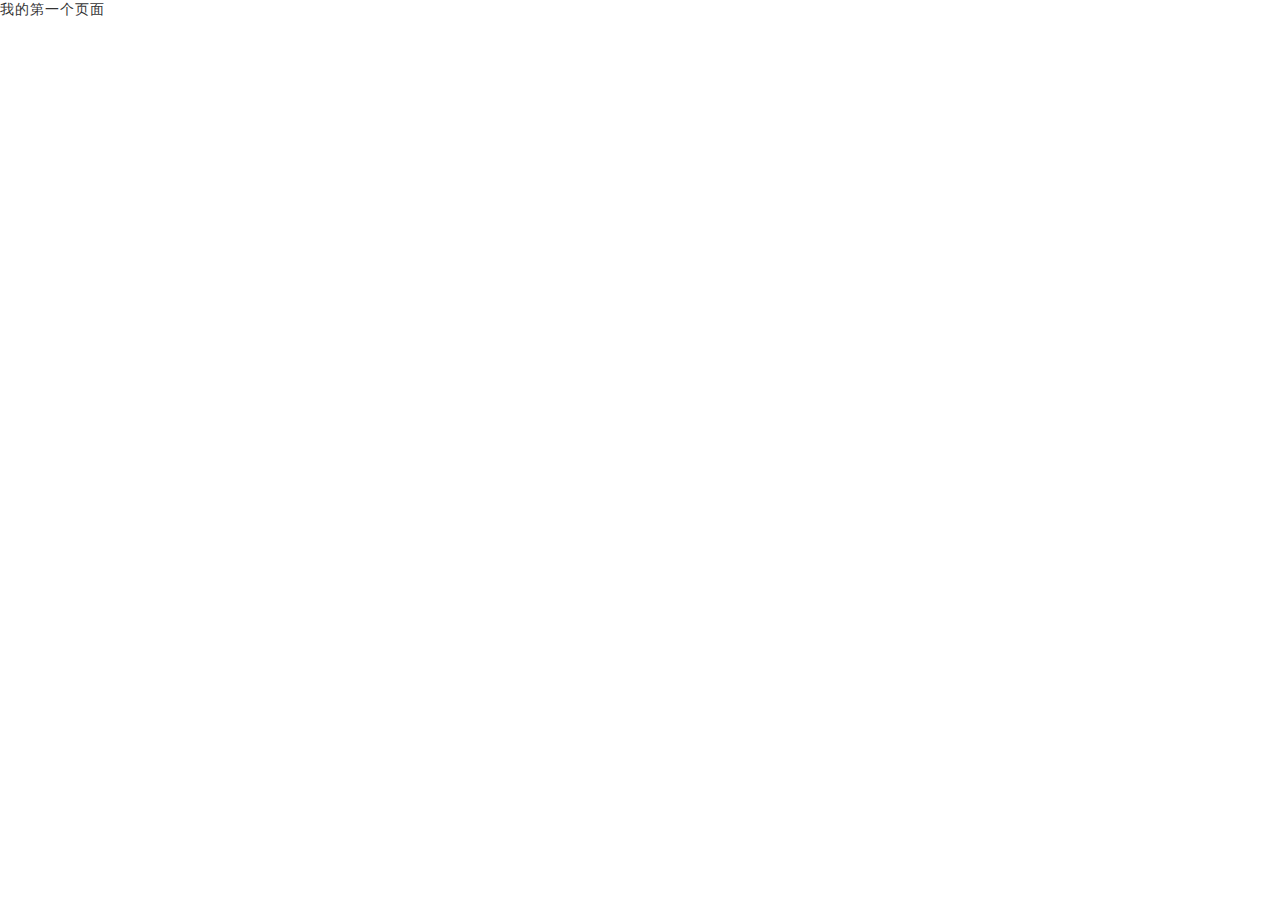
==== commit a50a2063: "a" ====
--- a/index.html
+++ b/index.html
@@ -1,329 +1,44 @@
 <!DOCTYPE html>
 <html>
 	<head>
-		<meta charset="utf-8" />
-		<meta http-equiv="X-UA-Compatible" content="IE=edge" />
-		<meta name="viewport" content="width=device-width, initial-scale=1" />
-        <link rel="shortcut icon" href="img/favicon2.ico">
-		<link rel="stylesheet" href="css/bootstrap.min.css">
-		<link rel="stylesheet" href="css/index.css">
-        <link rel="stylesheet" href="css/animate.css">
-		<!--<link rel="stylesheet icon" href="images/favicon.ico" />-->
+		<title>站酷</title>
+		<meta charset="utf-8">
+		<meta http-equiv="X-UA-Compatible" content="IE=Edge" />
+		<meta name="apple-mobile-web-app-capable" content="yes">
+		<meta name="viewport" content="width=device-width, initial-scale=1.0, maximum-scale=1.0, user-scalable=no" />
+		<meta name="HandheldFriendly" content="true" />
+		<meta name="apple-touch-fullscreen" content="yes" />
+		<meta name="format-detection" content="telephone=no" />
 
-		<title>Target</title>
+		<link rel="shortcut icon" href="img/bitbug_favicon.ico">
+
+		<!-- bootstrap -->
+		<link rel="stylesheet" type="text/css" href="css/bootstrap.min.css">
+		<!-- 页面加载animate.css -->
+		<link rel="stylesheet" type="text/css" href="plugins/wow/css/animate.css">
+		<!-- swpier -->
+		<link rel="stylesheet" type="text/css" href="css/swiper.min.css">
+		<link rel="stylesheet" href="font/fonts/css/iconfont.css">
+		<!-- style.css -->
+		<link rel="stylesheet" type="text/css" href="css/style.css">
 	</head>
 	<body>
-
-		<div class="Target" >
-			<div class="banner row" >
-				<div class="clearfix ">
-                    <div class="Nav col-xs-12">
-                        <div class="logo col-lg-3 col-sm-3 col-xs-3">
-                            <a href="/"><img src="img/logo.png" alt=""></a>
-                        </div>
-                        <div class="navbar-header">
-                            <button type="button" class="navbar-toggle collapsed" data-toggle="collapse" data-target="#bs-example-navbar-collapse-1" aria-expanded="false">
-                                <span class="sr-only"></span>
-                                <span class="icon-bar icon-bar1"></span>
-                                <span class="icon-bar icon-bar2"></span>
-                                <span class="icon-bar icon-bar3"></span>
-                            </button>
-                        </div>
-                        <div class="navBox collapse navbar-collapse col-lg-9 col-md-9 col-sm-9 col-xs-12 clearfix"  id="bs-example-navbar-collapse-1" >
-                            <ul class="nav clearfix">
-                                <li class="nav_active"><a href="#Home" name="Home">首页</a></li>
-                                <li><a href="#Introduce" name="Introduce">公司簡介</a></li>
-                                <li><a href="#Team" name="Team">團隊介紹</a></li>
-                                <li><a href="#Stengths" name="Stengths">公司優勢</a></li>
-                                <li><a href="#Abouts" name="Abouts">關於奪標</a></li>
-                                <li><a href="#MoreView" name="MoreView">更多</a></li>
-                            </ul>
-                        </div>
-
-
-                    </div>
-				</div>
-
-                <img id="Home" class="bg_img wow animated fadeInLeft" data-wow-duration="1.2s" src="img/nav_bar-pic.png" alt="">
-
-
-
-				<div class="nav_detail wow fadeInRight col-lg-4" data-wow-duration="1.2s">
-					<div class="title">
-						<p>Target Service</p>
-						<p>is here to help you</p>
-					</div>
-
-					<p class="nav_txt">We wish to be your best service</p>
-
-					<div class="more">KNOE MORE</div>
-				</div>
-			</div>
-            <div class="introduce" >
-                <div class="target_title col-lg-12 wow animated fadeInUp" data-wow-duration="1.2s" data-wow-delay="0.4s" id="Introduce">
-                    公司簡介
-                </div>
-
-                <div class="target_detail introduce_detail wow animated fadeInUp" data-wow-duration="1.2s" data-wow-delay="0.6s">
-                    <p>数年间夺标集团因业务拓展迅速，售後服务亦不容忽视，集团有见及此于2017年初设立亚洲分公司 夺标科技有限公司（台湾） - Target Technology(Taiwan)Ltd.落座于台湾地区台北市。</p>
-                    <p>爲何選址台灣？寶島台灣享有天時、地利、人才，是富有優良素質，禮貌，及擁有國際化商業經驗的人才集中地。在短短的時間内，公司成員已高達半百之多，未來隨著業務量的極速膨脹，客服人數也將以倍數增長。專業優質的資源、先進的客服理念、龐大的客服力量，為企業建立專屬的客服團隊。</p>
-                </div>
-            </div>
-
-
-            <div class="team_intro team_intro1 col-lg-12 col-md-12 col-sm-12 col-xs-12 clearfix" >
-                <div class="team_detail target_detail col-lg-5 col-md-5 col-sm-8">
-                    <div class="target_title col-lg-12 wow animated fadeInUp" data-wow-duration="1.2s" data-wow-delay="0.4s" id="Team" >
-                        團隊介紹
-                    </div>
-                    <div class="team_text1 team_texts col-sm-12 wow animated fadeInUp" data-wow-duration="1.2s" data-wow-delay="0.6s">
-                        自2017初開始，奪標科技有限公司（臺灣），得到大量優質人員加盟，目前集團高層亦分別來自銀行、保險業、財經業、基金企業及跨國大型機構等等，富有十數年的豐富客服經驗要員，具備專業的金融知識和完善的服務流程並給予集團客戶服務部更大支持。
-                    </div>
-                    <div class="team_text2 col-sm-12 wow animated fadeInUp" data-wow-duration="1.2s" data-wow-delay="0.8s">
-                        <p class="col-sm-6 col-xs-12 team_texts ">
-                            現時新加盟的客服專員都經過集團制定的一系列客戶服務培訓課程及模擬客服崗前訓練等，並通過集團公司的實操測試後，才能正式上崗為客戶服務。
-                        </p>
-                        <p class="col-sm-6 col-xs-12 team_texts">
-                            因此！公司不斷招納有活力有理想的年輕人才，加入以擴充整體的客服力量。讓企業擁有一個放心的客服體系，是公司未來的目標。
-                        </p>
-                    </div>
-                </div>
-
-                <div class="team_img col-lg-6 col-md-6 clearfix wow animated fadeInUp" data-wow-duration="1.5s" >
-                    <img src="img/twos.png" alt="">
-                </div>
-
-            </div>
-
-
-            <div class="Stengths col-lg-12 col-md-12 col-sm-12 col-xs-12">
-                <div class="Stengths_img col-lg-6 col-md-6 col-sm-6 wow animated fadeInUp" data-wow-duration="1.5s" >
-                    <img src="img/three.png" alt="">
-                </div>
-
-                <div class="Stengths_detail col-lg-4 col-md-4 col-sm-4 col-xs-12">
-                    <div class="target_title col-lg-12 wow animated fadeInUp" data-wow-duration="1.2s" data-wow-delay="0.2s" id="Stengths">
-                        公司優勢
-                    </div>
-                    <div class="Stengths_txt target_detail col-lg-12 wow animated fadeInUp" data-wow-duration="1.2s" data-wow-delay="0.4s">
-                        <p>“创新”与“经验”的完美结合，为企业创造优势与效益。夺标集团掌握成熟的电子程序技术，座位架构核心，结合人力、专业客服方案整合成一站式的企业服务平台。</p>
-                        <p>带来更高的客服效率，协助企业节省了运营成本，创造出竞争优势。本着以客为本、客户至上的概念，从客户的角度出发去规划、思考，为企业量身定制出最适合的客服方案，提供最优质的客服体验，争取最大的经济效益，为企业提升竞争力打下根基。</p>
-                    </div>
-                </div>
-
-            </div>
-
-
-
-            <div class="team_intro team_intro2 col-lg-12 col-md-12 col-sm-12 col-xs-12 clearfix" >
-                <div class="Stengths_txt target_detail col-lg-5 col-md-5 col-sm-5">
-                    <div class="team_text col-sm-11 wow animated fadeInUp" data-wow-duration="1.2s" data-wow-delay="0.4s">
-                        <p>目前，夺标科技有限公司（台湾）以丰富的客服及雄厚的技术实力，服务于各行各业，如：电子商务、区块链产业、银行、网络产品及金融等主流行业。</p>
-                        <p>提供365 天X 24小时 全年无休的客服人力资源，随时应对企业中的客服需求，也能根据企业所需而定出方案，做到自动化、高效率及低成本的理想客服系统平台。</p>
-                    </div>
-
-                </div>
-
-                <div class="team_img2 col-lg-7 col-md-7 col-sm-7 clearfix wow animated fadeInUp" data-wow-duration="1.2s" data-wow-delay="0.6s">
-                    <img src="img/T_Bg.png" alt="">
-                </div>
-
-            </div>
-
-
-            <div class="about col-lg-12 col-md-12 col-sm-12 col-xs-12">
-                <div class="target_title col-lg-12 col-sm-12 col-xs-12 wow animated fadeInUp" data-wow-duration="1.2s" data-wow-delay="0.2s" id="Abouts" >
-                    關於奪標集團
-                </div>
-
-                <div class="target_detail col-lg-12 col-sm-12 col-xs-12">
-                    <p class="target_detail1 col-lg-6 col-md-8 col-sm-9 wow animated fadeInUp" data-wow-duration="1.2s" data-wow-delay="0.4s">奪標集團定位於多綫業務發展的跨國集團，集團成立於2016年，目前以電子程式開發為主綫業務，各類型的多端電子程式開發工作，另外也拓展網絡軟硬件安全防護、客服委外服務及圍繞電子生態系統的綫下業務等等。合作項目的企業商亦來自亞太區各大上市金融企業。集團更以股份有限公司于2017年注冊英屬维尔京群岛(簡稱：BVI)。</p>
-                    <p class="target_detail2 col-lg-8 col-md-9 col-sm-11 wow animated fadeInUp" data-wow-duration="1.2s" data-wow-delay="0.6s">并于2018申請愛沙尼亞交易所牌照，使集團業務與國際級金融業務接軌。目前擁有大量的成功案例，包括：數字資產 交易、數字資產金庫創建、區塊鏈手機程式應用、手機游戲應用程式、易貨經濟平臺及只能合約式電子交易平臺。奪標集團也聘請曾任職各大著名科技機構的高級工程師加盟，如：微軟、谷歌、华为、Intel.等等。勢必用最專業的力量，做出最專業的項目。</p>
-                </div>
-            </div>
-
-
-            <div class="make col-lg-12 col-md-12 col-sm-12 col-xs-12 wow animated fadeInUp" data-wow-duration="1.2s" data-wow-delay="0.4s">
-                <div class="make_img col-md-2 col-sm-2 col-xs-3">
-                    <img src="img/quotation.png" alt="">
-                </div>
-                <div class="make_txt">
-                    <p>企業導出，使命必達！</p>
-                    <p>Make Your Dream Becomes True!</p>
-                </div>
-            </div>
-            <div class="Advantage col-lg-12">
-                <div class="Advantage_title target_title col-lg-8 col-md-10 col-sm-10 col-xs-12 wow animated fadeInUp" data-wow-duration="1.2s" data-wow-delay="0.2s">
-                    優點簡述
-                </div>
-                
-                <div class="Advantage_detail col-lg-10 col-md-12 col-sm-12 ">
-                    <div class="Advantage_item col-lg-4 col-sm-4 wow animated fadeInUp" data-wow-duration="1.2s" data-wow-delay="0.4s">
-                        <img src="img/anvan1.png" alt="">
-                        <p>完善的客服系統程式</p>
-                    </div>
-
-                    <div class="Advantage_item col-lg-4 col-sm-4 wow animated fadeInUp" data-wow-duration="1.2s" data-wow-delay="0.4s">
-                        <img src="img/anvan2.png" alt="">
-                        <p>最具效率的作業流程</p>
-                    </div>
-
-
-                    <div class="Advantage_item col-lg-4 col-sm-4 wow animated fadeInUp" data-wow-duration="1.2s" data-wow-delay="0.4s">
-                        <img src="img/anvan3.png" alt="">
-                        <p>專業的客服管理與規劃經驗</p>
-                    </div>
-
-
-                    <div class="Advantage_item col-lg-4 col-sm-4 wow animated fadeInUp" data-wow-duration="1.2s" data-wow-delay="0.4s">
-                        <img src="img/anvan4.png" alt="">
-                        <p>量身定制的客服方案</p>
-                    </div>
-
-                    <div class="Advantage_item col-lg-4 col-sm-4 wow animated fadeInUp" data-wow-duration="1.2s" data-wow-delay="0.4s">
-                        <img src="img/anvan5.png" alt="">
-                        <p>優質的客服力量</p>
-                    </div>
-
-                    <div class="Advantage_item col-lg-4 col-sm-4 wow animated fadeInUp" data-wow-duration="1.2s" data-wow-delay="0.4s">
-                        <img src="img/anvan6.png" alt="">
-                        <p>完善的服務培訓體系</p>
-                    </div>
-                </div>
-            </div>
-
-
-
-
-            <div class="newModal col-lg-12 col-md-12 col-sm-12" id="MoreView">
-                <div class="newModal_box col-md-10 col-sm-12">
-                    <div class="new_item col-lg-6 col-md-6 col-sm-6 wow animated fadeInUp" data-wow-duration="1.2s" data-wow-delay="0.2s">
-                        <div class="new_title target_title ">
-                            新聞模塊
-                        </div>
-
-
-                        <div class="new_detail clearfix">
-                            <div class="new_detail_left ">
-                                <p>Jun</p>
-                                <p>11</p>
-                            </div>
-                            <div class="new_detail_right"><a href="Notice.html">OSS EU Central 1 (Frankfurt) Region Update</a></div>
-                        </div>
-
-                        <div class="new_detail clearfix">
-                            <div class="new_detail_left ">
-                                <p>Jun</p>
-                                <p>04</p>
-                            </div>
-                            <div class="new_detail_right "><a href="Notice.html">Alibaba Cloud Elastic Compute Service (ECS) price concessions</a></div>
-
-                        </div>
-
-                        <div class="new_detail clearfix">
-                            <div class="new_detail_left ">
-                                <p>Jun</p>
-                                <p>11</p>
-                            </div>
-                            <div class="new_detail_right "><a href="Notice.html">OSS EU Central 1 (Frankfurt) Region Update</a></div>
-
-                        </div>
-
-                        <div class="viewMore">
-                            <a href="journalim.html">View More</a>
-                        </div>
-                    </div>
-
-                    <div class="new_item col-lg-6 col-md-6 col-sm-6 wow animated fadeInUp" data-wow-duration="1.2s" data-wow-delay="0.4s">
-                        <div class="new_title target_title ">
-                            活動模塊
-                        </div>
-
-                        <div class="new_detail clearfix">
-                            <div class="new_detail_left ">
-                                <p>Jun</p>
-                                <p>11</p>
-                            </div>
-                            <div class="new_detail_right"><a href="Notice.html">OSS EU Central 1 (Frankfurt) Region Update</a></div>
-                        </div>
-
-                        <div class="new_detail clearfix">
-                            <div class="new_detail_left ">
-                                <p>Jun</p>
-                                <p>04</p>
-                            </div>
-                            <div class="new_detail_right "><a href="Notice.html">Alibaba Cloud Elastic Compute Service (ECS) price concessions</a></div>
-
-                        </div>
-
-                        <div class="new_detail clearfix">
-                            <div class="new_detail_left ">
-                                <p>Jun</p>
-                                <p>11</p>
-                            </div>
-                            <div class="new_detail_right "><a href="Notice.html">OSS EU Central 1 (Frankfurt) Region Update</a></div>
-
-                        </div>
-
-                        <div class="viewMore">
-                            <a href="journalim.html">View More</a>
-                        </div>
-                    </div>
-                </div>
-
-            </div>
-
-
-
-            <div class="foot col-lg-12 col-md-12 col-sm-12 clearfix">
-                <div class="foot_logo clearfix col-lg-10 col-md-11 col-sm-11 ">
-                    <img class="clearfix" src="img/logo.svg" alt="">
-                </div>
-
-                <div class="foot_detail col-lg-10 col-md-11 col-sm-11">
-                    <div class="foot_text col-lg-6 col-md-10 col-sm-10">
-                        <p>
-                            <span>Address</span>
-                            <span>台湾省台北市信义区新大厦18F-07</span>
-                        </p>
-
-                        <p>
-                            <span>E-mail</span>
-                            <span>88888888@163.com</span>
-                        </p>
-
-                        <p>
-                            <span>Contact Us</span>
-                            <span>020-55556623</span>
-                        </p>
-                    </div>
-
-                    <div class="foot_text_right ">
-                        <div class="foot_img">
-                            <img src="img/photo.png" alt="">
-                            <img src="img/face.png" alt="">
-                            <img src="img/twitter.png" alt="">
-                        </div>
-                        <p>CopyRight @ 2017-2018 Target Technology International Limited.</p>
-                    </div>
-                </div>
-		    </div>
-            
-            <div class="topBtn">
-                <img src="img/top.png" alt="">
-            </div>
-
-
-
-
-        </div>
-    </body>
-	<script src="js/jquery.min.js"></script>
-	<script src="js/bootstrap.min.js"></script>
-    <script src="js/wow.js"></script>
-    <script src="js/index.js"></script>
-    <script>
-
-    </script>
-
+		<div class="first">
+			我的第一个页面
+		</div>
+		
+	</body>
+	
+	<!-- jquery -->
+	<script type="text/javascript" src="js/jquery-1.10.2.min.js"></script>
+	<!-- boostrap -->
+	<script type="text/javascript" src="js/bootstrap.min.js"></script>
+	<!-- 页面加载wow -->
+	<script type="text/javascript" src="plugins/wow/js/wow.min.js"></script>
+	<!-- swiper -->
+	<script src="js/swiper.min.js" type="text/javascript" charset="utf-8"></script>
+	<!-- 隐藏滚动条 -->
+	<script type="text/javascript" src="js/jquery.nicescroll.min.js"></script>
+	<!-- 页面效果 -->
+	<script src="js/index.js"></script>
 </html>
--- a/css/style.css
+++ b/css/style.css
@@ -0,0 +1,1657 @@
+/* Google Fonts */
+
+html,
+body,
+div,
+span,
+applet,
+object,
+iframe,
+h1,
+h2,
+h3,
+h4,
+h5,
+h6,
+p,
+blockquote,
+pre,
+a,
+abbr,
+acronym,
+address,
+big,
+cite,
+code,
+del,
+dfn,
+em,
+img,
+ins,
+kbd,
+q,
+s,
+samp,
+small,
+strike,
+strong,
+sub,
+sup,
+tt,
+var,
+b,
+u,
+i,
+center,
+dl,
+dt,
+dd,
+ol,
+ul,
+li,
+fieldset,
+form,
+label,
+legend,
+table,
+caption,
+tbody,
+tfoot,
+thead,
+tr,
+th,
+td,
+article,
+aside,
+canvas,
+details,
+embed,
+figure,
+figcaption,
+footer,
+header,
+hgroup,
+menu,
+nav,
+output,
+ruby,
+section,
+summary,
+time,
+mark,
+audio,
+video {
+	margin: 0;
+	padding: 0;
+	vertical-align: baseline;
+	border: 0;
+}
+
+
+/* HTML5 display-role reset for older browsers */
+
+article,
+aside,
+details,
+figcaption,
+figure,
+footer,
+header,
+hgroup,
+menu,
+nav,
+section,
+main {
+	display: block;
+}
+
+
+ol,
+ul {
+	list-style: none;
+}
+
+blockquote,
+q {
+	quotes: none;
+}
+
+blockquote:before,
+blockquote:after,
+q:before,
+q:after {
+	content: '';
+	content: none;
+}
+
+table {
+	border-spacing: 0;
+	border-collapse: collapse;
+}
+a{
+	color: #000;
+}
+a:hover,a:focus{
+	text-decoration:none;
+	outline: none;
+	color: #000;
+}
+
+/*Arial 粗*/
+@font-face {
+	font-family: 'Arial';
+	src: url('../font/arialnb/ARIALBD_1.eot');
+	src: url('../font/arialnb/ARIALBD_1.eot?#iefix') format('embedded-opentype'),
+	url('../font/arialnb/ARIALBD_1.woff') format('woff'),
+	url('../font/arialnb/ARIALBD_1.ttf') format('truetype'),
+	url('../font/arialnb/ARIALBD_1.otf') format('otf'),
+	url('../font/arialnb/ARIALBD_1.svg') format('svg');
+	font-weight: normal;
+	font-style: normal;
+}
+/*ARIALN 细*/
+@font-face {
+	font-family: 'ARIALN';
+	src: url('../font/arialn/ARIALN.eot');
+	src: url('../font/arialn/ARIALN.eot?#iefix') format('embedded-opentype'),
+	url('../font/arialn/ARIALN.woff') format('woff'),
+	url('../font/arialn/ARIALN.ttf') format('truetype'),
+	url('../font/arialn/ARIALN.otf') format('otf'),
+	url('../font/arialn/ARIALN.svg') format('svg');
+	font-weight: normal;
+	font-style: normal;
+}
+
+/*calibri 粗*/
+@font-face {
+	font-family: 'calibri';
+	src: url('../font/calibri/calibri_0.eot');
+	src: url('../font/calibri/calibri_0.eot?#iefix') format('embedded-opentype'),
+	url('../font/calibri/calibri_0.woff') format('woff'),
+	url('../font/calibri/calibri_0.ttf') format('truetype'),
+	url('../font/calibri/calibri_0.svg') format('svg');
+	font-weight: normal;
+	font-style: normal;
+}
+/*calibri 粗*/
+@font-face {
+	font-family: 'calibril_0';
+	src: url('../font/calibril_0/calibril_0.eot');
+	src: url('../font/calibril_0/calibril_0.eot?#iefix') format('embedded-opentype'),
+	url('../font/calibril_0/calibril_0.woff') format('woff'),
+	url('../font/calibril_0/calibril_0.ttf') format('truetype'),
+	url('../font/calibril_0/calibril_0.svg') format('svg');
+	font-weight: normal;
+	font-style: normal;
+}
+
+/* ------------------------------------- */
+
+
+/* Generic styles ...................... */
+
+
+/* ------------------------------------- */
+
+/* 隐藏滚动条 */
+*{
+	touch-action: pan-y;
+}
+::-webkit-scrollbar {
+	width:0px;
+	height:0px;
+}
+::-webkit-scrollbar-button    {
+	background-color:rgba(0,0,0,0);
+}
+::-webkit-scrollbar-track     {
+	background-color:rgba(0,0,0,0);
+}
+::-webkit-scrollbar-track-piece {
+	background-color:rgba(0,0,0,0);
+}
+::-webkit-scrollbar-thumb{
+	background-color:rgba(0,0,0,0);
+}
+::-webkit-scrollbar-corner {
+	background-color:rgba(0,0,0,0);
+}
+::-webkit-scrollbar-resizer  {
+	background-color:rgba(0,0,0,0);
+}
+
+::-o-scrollbar{
+	-moz-appearance: none !important;
+	background: rgba(0,255,0,0) !important;
+}
+::-o-scrollbar-button    {
+	background-color:rgba(0,0,0,0);
+}
+::-o-scrollbar-track     {
+	background-color:rgba(0,0,0,0);
+}
+::-o-scrollbar-track-piece {
+	background-color:rgba(0,0,0,0);
+}
+::-o-scrollbar-thumb{
+	background-color:rgba(0,0,0,0);
+}
+::-o-scrollbar-corner {
+	background-color:rgba(0,0,0,0);
+}
+::-o-scrollbar-resizer  {
+	background-color:rgba(0,0,0,0);
+}
+
+html {
+	font-size: 62.5%;
+}
+
+body {
+	font-family: "pingfang";
+	font-size: 1.4rem;
+	height: 100%;
+	-webkit-font-smoothing: antialiased;
+	-moz-osx-font-smoothing: grayscale;
+	letter-spacing: 1px;
+	background: #fff;
+	overflow-x: hidden;
+}
+.header{
+	color: #fff;
+	font-family: ARIALN;
+}
+.header_top{
+	width: 100%;
+	position: fixed;
+	top: -1px;
+	left: 0;
+	z-index: 11;
+}
+.headerChange{
+	box-shadow: 1px 1px 5px 1px rgba(0,0,0,0.1);
+	background: #fff;
+	color: #1a3356;
+}
+.nav_bar{
+	 padding: 0 2%;
+    display: flex;
+    justify-content: space-between;
+    align-items: center;
+}
+.logo{
+	display: inline-block;
+	width: 11%;
+}
+.logo img{
+	width: 100%;
+}
+.logoActive{
+	display: none;
+}
+.login li{
+	float: left;
+	margin-right: 3rem;
+	cursor: pointer;
+	/* line-height: 40px; */
+	position: relative;
+	/*padding: 4% 0;*/
+}
+.login li a{
+	display: inline-block;
+	padding: 25px 0;
+	color: #fff;
+}
+.headerChange .login li a{
+	color: #1a3356;
+}
+.login li:hover a,login li:focus a, .login li.active a{
+	color: #d4b55c;
+}
+.login li:hover:after, .login li.active:after{
+	content: '';
+	position: absolute;
+	width: 110%;
+	height: 2px;
+	left: -5%;
+	bottom: 0;
+	background: #d4b55c;
+}
+.navBox{
+	padding: 0;
+}
+/* 头部背景 */
+.bannerText{
+	padding-top: 18%;
+	width: 100%;
+	height: 100vh;
+	background-color: rgba(62,75,94,0.45);
+	background-image: url('../img/header_bg.png');
+	background-repeat: no-repeat;
+	background-position: center;
+	background-size: cover;
+	text-align: center;
+}
+
+.font .font1{
+	font-size: 55px;
+	font-weight: bold;
+	font-family: Arial;
+}
+.font .font1 span{
+	color: #d4b55c
+}
+.font .font2{
+	font-size: 30px;
+	margin-top: 2.5%;
+	margin-bottom: 7%;
+	font-family: ARIALN;
+	color: #f7f9f9;
+	letter-spacing: 1px;
+}
+.font .font3{
+	font-family: "Arial Narrow";
+	font-size: 16px;
+	display: inline-block;
+	border: 1px solid #fff;
+	padding: 1.5rem 4rem;
+	border-radius: 30px;
+	background: rgba(255,255,255,0.15);
+	color: #ffffff;
+}
+.font .font3:hover{
+	background: rgba(255,255,255,0.2);
+}
+.next{
+	display: inline-block;
+	margin: 16.5% 0 4%;
+}
+.next img{
+	width: 20px;
+}
+/* 小标题公共样式 */
+.titleBox{
+	text-align: center;
+}
+.title{
+	font-family: Arial;
+	font-size: 3.5rem;
+	position: relative;
+	color: #1a3356;
+	font-weight: bold;
+}
+.smallTitle{
+	color:#54667e;
+	margin-top: 1.5rem;
+	font-family: Calibri;
+	font-size: 1.9rem;
+}
+.smallTitle span{
+	font-weight: bold;
+}
+/* title下划线 */
+.line{
+	width: 30px;
+	height: 4px;
+	background: #1A3356;
+	display: block;
+	margin: 15px auto;
+	border-radius: 10px;
+}
+/* aboutUs */
+.aboutUs{
+	margin-top: 5%;
+	margin-bottom: 6%;
+}
+.aboutDetial{
+	position: relative;
+	margin-top: 7rem;
+}
+.row{
+	margin: 0;
+}
+.aboutDetial:after{
+	content: '';
+	position: absolute;
+	width: 70%;
+	height: 78%;
+	top: 10%;
+	right: 0;
+	background: #fafafa;
+	z-index: -1;
+}
+.aboutDetial:before{
+	width: 100%;
+	height: 78%;
+	content: '';
+	position: absolute;
+	top: 10%;
+	background: url('../img/aboutBg.png') no-repeat right top;
+	background-size: auto 100%;
+}
+.about_right{
+	padding: 9% 3% 10% 0%;
+}
+.about_left img{
+	width: 90%;
+}
+.about_title{
+	color: #1a3356  ;
+	font-size: 18px;
+	font-weight: bold;
+	font-family: Calibri_0;
+}
+.about_detail{
+	color: #3e4b5e;
+	line-height: 1.8;
+	font-size: 19px;
+	text-align: justify;
+    text-justify: inter-ideograph;
+	margin-top: 5rem;
+	font-family: "Calibri Light";
+	/*text-transform: uppercase;*/
+
+}
+.about_detail span{
+	color: #3e4b5e;
+	font-weight: bold;
+	font-family:Calibri_0;
+	font-size: 16px;
+}
+.about_line{
+	width: 2px;
+	height: 50px;
+	background: #000;
+	margin-top: 4rem;
+}
+/* services */
+.services{
+	background-color: #fafafa;
+	padding: 3% 0 6%;
+	background-image: url('../img/ServicesProvidingBg.png');
+	background-size: 100%;
+	background-repeat: no-repeat;
+	background-position: left bottom;
+}
+.servicesBox{
+	margin-top: 10%;
+
+}
+.serItem{
+	text-align: center;
+}
+.serItemIcon img{
+	width: 60%;
+	margin: 0 auto;
+}
+/*icon1*/
+.serItemIconfirst img{
+	width: 58%;
+}
+.serItemIcon4 img{
+	width: 56%;
+}
+.serItemIcon6 img{
+	width: 62%;
+}
+.serItemIcon1{
+	display: none;
+}
+.serText{
+	font-family: calibril_0;
+	margin-top: 4rem;
+	font-weight: bold;
+	color: #333333;
+	font-size: 18px;
+	/*text-transform: uppercase;*/
+}
+.serLine{
+	display: block;
+	margin: 5% auto 0;
+	width: 20%;
+	height: 3px;
+	border-radius: 5px;
+}
+.serItem{
+	cursor: pointer;
+}
+.serItem:hover .serLine{
+	background: #d4b55c;
+}
+.serItem:hover .serText{
+	color: #123051;
+}
+.navbar-toggle .icon-bar{
+	background: #fff;
+}
+.headerChange .icon-bar{
+	background: #000;
+}
+.headerChange .logoActive{
+	display: inline-block;
+}
+
+
+/*clinic*/
+.clinic{
+	margin-top: 10%;
+	margin-bottom: 11rem;
+}
+.clinicBox{
+	border: 1px solid #2c4464;
+	padding: 7% 0 5%;
+	-webkit-border-radius: 15px;
+	-moz-border-radius: 15px;
+	border-radius: 15px;
+}
+.clinicBox .serItemIcon img{
+	width: 35%;
+}
+.clinicBox .clinicIcon1 img{
+	width: 31.5%;
+}
+.clinicBox .clinicIcon3 img{
+	width: 38.5%;
+}
+.clinicBox .clinicIcon4 img{
+	width: 37%;
+}
+.clinicBox .serItem{
+	position: relative;
+}
+.clinicBox .serItem:after{
+	content: '';
+	position: absolute;
+	right: 0;
+	top: 10%;
+	width: 2px;
+	height: 70%;
+	background: #2c4464;
+}
+.clinicBox .serItem4:after{
+	background: none;
+}
+
+
+/* --------- map --------- */
+
+@-webkit-keyframes warn {
+	0% {
+		-webkit-transform: scale(0);
+		transform: scale(0);
+		opacity: 1
+	}
+	100% {
+		-webkit-transform: scale(1);
+		transform: scale(1);
+		opacity: 0
+	}
+}
+
+@-moz-keyframes warn {
+	0% {
+		-moz-transform: scale(0);
+		transform: scale(0);
+		opacity: 1
+	}
+	100% {
+		-moz-transform: scale(1);
+		transform: scale(1);
+		opacity: 0
+	}
+}
+
+@-o-keyframes warn {
+	0% {
+		-o-transform: scale(0);
+		transform: scale(0);
+		opacity: 1
+	}
+	100% {
+		-o-transform: scale(1);
+		transform: scale(1);
+		opacity: 0
+	}
+}
+
+@keyframes warn {
+	0% {
+		-webkit-transform: scale(0);
+		-moz-transform: scale(0);
+		-o-transform: scale(0);
+		transform: scale(0);
+		opacity: 1
+	}
+	100% {
+		-webkit-transform: scale(1);
+		-moz-transform: scale(1);
+		-o-transform: scale(1);
+		transform: scale(1);
+		opacity: 0
+	}
+}
+
+.map{
+	width: 100%;
+	height: 51.2vw;
+	position: relative;
+	background:url('../img/AIHadafFZE.png') no-repeat center;
+	background-size:cover;
+	-webkit-background-size:cover;
+	font-family: Arial;
+
+}
+
+
+.map h1{
+	font-size: 5rem;
+	color: #fff;
+	padding: 30px 0;
+	font-weight: bold;
+	text-transform: uppercase;
+	line-height: 1.3;
+}
+
+.map .region-list {
+	position: absolute;
+	left: 0;
+	top: 0;
+}
+
+.map .area-box {
+	z-index: 77
+}
+
+.map .show-regin {
+	z-index: 66
+}
+
+.map .show-regin span {
+	font-family: Arial;
+	position: absolute;
+	top: -65px;
+	left: -11px;
+	padding: 9px 20px;
+	font-size: 14px;
+	color: #e1c05f;
+	-moz-border-radius: 2px;
+	-webkit-border-radius: 2px;
+	border-radius: 2px;
+	text-align: center;
+	white-space: nowrap;
+	background: rgba(0,0,0,.7);
+	border-radius: 4px;
+	display: none;
+	transition: .3s all ease-out;
+}
+
+.map .area-box .dot {
+	position: absolute;
+	left: 0;
+	width: 13px;
+	height: 13px;
+	-webkit-border-radius: 50%;
+	-moz-border-radius: 50%;
+	border-radius: 50%;
+	background: #fff;
+	opacity: 1;
+	filter: alpha(opacity=100);
+	z-index: 77;
+}
+
+.map .area-box .pulse {
+	position: absolute;
+	top: -32px;
+	left: -32px;
+	height: 76px;
+	width: 76px;
+	-webkit-border-radius: 48px;
+	-moz-border-radius: 48px;
+	border-radius: 48px;
+	opacity: 1;
+	filter: alpha(opacity=0);
+	-webkit-animation: warn 2s ease-out both;
+	-moz-animation: warn 2s ease-out both;
+	-o-animation: warn 2s ease-out both;
+	animation: warn 2s ease-out both;
+	-webkit-animation-iteration-count: infinite;
+	-moz-animation-iteration-count: infinite;
+	-o-animation-iteration-count: infinite;
+	animation-iteration-count: infinite;
+	background: rgba(255, 255, 255, 0.22);
+}
+
+.map .area-box .delay-01 {
+	-webkit-animation-delay: 0;
+	-moz-animation-delay: 0;
+	-o-animation-delay: 0;
+	animation-delay: 0
+}
+
+.map .area-box .delay-02 {
+	-webkit-animation-delay: .4s;
+	-moz-animation-delay: .4s;
+	-o-animation-delay: .4s;
+	animation-delay: .4s
+}
+
+.map .area-box .delay-03 {
+	-webkit-animation-delay: .9s;
+	-moz-animation-delay: .9s;
+	-o-animation-delay: .9s;
+	animation-delay: .9s
+}
+
+.map .region-list:hover .show-regin{
+	height: 127px;
+	opacity: 1
+}
+
+.map .region-list:hover .show-regin span {
+	display: block;
+}
+
+.map .region-list:hover .dot{
+	background: #f1cf6d;
+}
+
+.map .postition-1 {
+	left: 39.2vw;
+	top: 36.5vw;
+}
+
+.map .postition-2 {
+	left: 43.5vw;
+	top: 39vw;
+}
+
+.map .postition-3 {
+	left: 70.8vw;
+	top: 30.5vw;
+}
+
+.map .postition-4 {
+	left: 84.3vw;
+	top: 6.8vw;
+}
+
+/* --------- team --------- */
+.team {
+	padding: 0 7%;
+	margin-top: 4%;
+	font-family: ARIALN;
+}
+.teamBox{
+	margin-top: 5%;
+	line-height: 0;
+}
+.team .img_box{
+	width: 95%;
+	position: relative;
+	overflow: hidden;
+}
+
+.team img{
+	width: 100%;
+	/*transform: translateY(6px);*/
+}
+
+.team .font{
+	position: absolute;
+	left: -50%;
+	bottom: -15%;
+	width: 100%;
+	text-align: center;
+	padding: 20px 15px;
+	background: rgba(0,0,0,0.5);
+	color: #fff;
+	line-height: 20px;
+	/*text-transform: uppercase;*/
+	transition: 0.35s all;
+}
+
+.team .font .default_show{
+	transform: translate(100%,0);
+	text-align: left;
+	width: 50%;
+	padding:0 15px;
+	transition: .2s all;
+}
+
+.team .name{
+	font-weight: bold;
+	line-height: 24px;
+	font-size: 18px;
+	font-family: Arial;
+}
+
+.team .position{
+	height: 40px;
+	overflow: hidden;
+	text-overflow: ellipsis;
+	white-space:nowrap;
+	font-size: 17px;
+	position: relative;
+	padding-bottom: 10px;
+	padding-top: 10px;
+}
+
+.team .position:after{
+	position: absolute;
+	content: '';
+	width: 25px;
+	height: 2px;
+	bottom: 0;
+	left: 0;
+	background: #e1c05f;
+}
+
+.team .intro{
+	padding: 15px 0;
+	font-family: "calibri";
+	font-size: 14px;
+	position: relative;
+	opacity: 0;
+	transition: .2s all;
+	letter-spacing: 1px;
+}
+
+.team .img_box:hover .font{
+	left: 0;
+	bottom: 0;
+}
+
+.team .img_box:hover .font .default_show{
+	width: 100%;
+	transform: translate(0,0);
+	text-align: center;
+}
+
+.team .img_box:hover .position:after{
+	left: calc((100% - 25px) / 2);
+}
+
+.team .img_box:hover .intro{
+	opacity: 1;
+}
+
+
+
+/*projexts*/
+.projects{
+	background: #fafafa;
+	padding-top: 5%;
+	padding-bottom: 5%;
+}
+.projectBox{
+	margin-top: 4%;
+}
+.swiper-container{
+	background: #ffffff;
+}
+.swiper-container-horizontal>.swiper-pagination-progressbar, .swiper-container-vertical>.swiper-pagination-progressbar.swiper-pagination-progressbar-opposite{
+	bottom: 1px;
+	top: unset;
+}
+.swiper-pagination-progressbar{
+	background: none;
+}
+.swiper-pagination-progressbar .swiper-pagination-progressbar-fill{
+	background: #e1c05f;
+}
+.swiper-slide{
+	cursor: pointer;
+}
+/*.swiper-slide .row{*/
+	/*width: 80%;*/
+	/*background: #fff;*/
+	/*margin: 0 auto;*/
+/*}*/
+
+.project_left_box{
+	padding-left: 0;
+}
+.project_right_box{
+	/*margin-left: 3%;*/
+}
+.project_left img{
+	width: 100%;
+}
+.swiper-slide{
+	background: #ffffff;
+}
+.project_right{
+	padding: 18% 7% 0 7%;
+}
+.project_right img{
+	width: 150px;
+}
+.project_right1 img{
+	width: 140px;
+}
+.project_right3 img{
+	width: 185px;
+}
+.project_right p{
+	font-family: 'Calibri';
+	font-size: 19px;
+	line-height: 30px;
+	letter-spacing: 2px;
+	margin-top: 12%;
+	color: #333333;
+	justify-content: center;
+	text-align: justify;
+	text-justify: inter-ideograph;
+}
+/*footer*/
+.footer{
+	background: #212c3b;
+	color: #d1d0d0;
+	padding:1% 0 2.5%;
+}
+.footer_left{
+	padding-left: 0;
+}
+.footer_left img{
+	width:60%;
+}
+.footer_right{
+	padding: 0;
+}
+.footerTitle{
+	font-size: 15px;
+	font-family: Arial;
+	margin: 2% 0 1.5%;
+	font-weight: bold;
+}
+.footer_item p{
+	font-family: "Calibri Light";
+	padding-right: 3rem;
+}
+.footer_item p:nth-child(1){
+	font-size: 14px;
+	font-family:"Arial Narrow" ;
+
+}
+.footer_item p:nth-child(2){
+	font-size: 13px;
+	margin-top: 10px;
+	position: relative;
+	font-family: "ARIALN";
+	margin-left: 16px;
+}
+.footer_item p:nth-child(2):after{
+	content: '';
+	position: absolute;
+	width: 1px;
+	height: 12px;
+	background: #929292;
+	right: 0;
+	top: 0;
+}
+.footer_item:last-of-type p:nth-child(2):after{
+	display: none;
+}
+.footer_item .iconfont{
+	font-size: 12px;
+}
+.copy{
+	display: block;
+	color: #b1afaf;
+	background: #202834;
+	padding: 0.5% 0;
+	text-align: center;
+	font-size: 12px;
+	font-family: "calibri";
+}
+#goToTop{
+	position: fixed;
+	bottom: 2%;
+	right: 3%;
+	z-index: 211;
+	width: 60px;
+	height: 60px;
+	line-height: 60px;
+	text-align: center;
+	border-radius: 50%;
+	background: rgba(0,0,0,0.5);
+}
+#goToTop i{
+	font-size: 35px;
+	color: #fafafa;
+}
+#goToTop:hover{
+	background: rgba(0,0,0,0.7);
+}
+/* ------------------------------------- */
+/*               Media                   */
+/* ------------------------------------- */
+/* PC2K */
+@media screen and (min-width: 1200px) {
+	.container{
+		width: 1100px;
+	}
+}
+@media screen and (min-width: 1440px) {
+	.container{
+		width: 1170px;
+	}
+
+}
+@media screen and (min-width: 1681px){
+	.container{
+		width: 1400px;
+	}
+}
+@media screen and (min-width: 2000px) {
+	.container{
+		width: 1680px;
+	}
+	.login li{
+		font-size: 18px;
+	}
+	.about_detail{
+		font-size: 25px;
+	}
+	.about_detail span{
+		font-size: 24px;
+	}
+	.about_title{
+		font-size: 28px;
+	}
+	.title{
+		font-size: 4rem;
+	}
+	.line{
+		width: 45px;
+		height: 5px;
+	}
+	.smallTitle{
+		font-size: 2.8rem;
+	}
+	.font .font1{
+		font-size: 65px;
+	}
+	.font .font2{
+		font-size: 45px;
+	}
+	.font .font3{
+		font-size: 22px;
+		border-radius: 40px;
+	}
+	.map h1{
+		font-size: 6rem;
+	}
+	.serText{
+		font-size: 24px;
+	}
+	.team .name{
+		font-size: 26px;
+	}
+    .team .intro{
+        font-size: 17px;
+    }
+    .team .position{
+        font-size: 18px;
+    }
+    .team .font{
+        padding: 40px 10px;
+        bottom: -14%;
+    }
+    .project_right p{
+        font-size: 25px;
+    }
+	.next {
+		margin: 25% 0 4%;
+	}
+}
+
+@media screen and (max-width: 1680px) {
+	.font .font1{
+		font-size: 45px;
+	}
+	.next {
+		margin: 22.5% 0 4%;
+	}
+	.about_detail{
+		font-size: 18px;
+		line-height: 1.6;
+	}
+}
+
+@media screen and (max-width: 1440px) {
+	.font .font1{
+		font-size: 40px;
+	}
+	.bannerText{
+		padding-top: 19%;
+	}
+	.next{
+		margin: 14% 0 4%;
+	}
+	.font .font3{
+		padding: 1.3rem 4rem;
+	}
+	.about_line{
+		margin-top: 3rem;
+		height: 40px;
+	}
+	.footer_item p:nth-child(2){
+		font-size: 12px;
+	}
+	.team .intro{
+		font-size: 13px;
+	}
+	.title{
+		font-size: 3rem;
+	}
+	.footerTitle{
+		font-size: 13px;
+	}
+}
+
+@media screen and (max-width: 1366px) {
+	.font .font1{
+		font-size: 38px;
+	}
+	.font .font2{
+		font-size: 26px;
+	}
+	.bannerText{
+		padding-top: 17%;
+	}
+	.next{
+		margin: 20% 0 4%;
+	}
+	.title{
+		font-size: 3rem;
+	}
+	.about_line{
+		height: 50px;
+	}
+	.map h1{
+		font-size: 4.5rem;
+	}
+	.services{
+		padding-top: 5%;
+	}
+	.team{
+		margin-top: 5%;
+	}
+	.team .font{
+		bottom: -25%;
+	}
+	.team .name, .team .position{
+		font-size: 14px;
+	}
+	.team .intro{
+		font-size: 12px;
+	}
+	.clinicBox .serItem:after{
+		height: 60%;
+	}
+	.project_right{
+		padding-top: 13%;
+	}
+	.project_right p{
+		margin-top: 10%;
+	}
+	.serText{
+		font-size: 15px;
+	}
+	#goToTop{
+		width: 50px;
+		height: 50px;
+		line-height: 50px;
+	}
+	#goToTop i{
+		font-size: 30px;
+	}
+}
+
+@media screen and (max-width: 1280px){
+	.bannerText{
+		height: 100%;
+	}
+}
+@media screen and (max-width: 1280px) and (max-height: 1020px) {
+	.bannerText{
+		padding-top: 19%;
+	}
+	.project_right p{
+		font-size:17px;
+	}
+}
+@media screen and (max-width: 1024px) {
+	.bannerText{
+		height: 100%;
+	}
+	.font .font1{
+		font-size: 35px;
+	}
+	.font .font2{
+		font-size: 22px;
+	}
+	/* --------- team --------- */
+	.team .row{
+		display: flex;
+		flex-direction: row;
+	}
+	.team .col-md-4{
+		flex: 1;
+	}
+	.team .img_box{
+		height: 100%;
+	}
+	.team .img_box .font{
+		position: unset;
+		height: 100%;
+	}
+	.team .img_box .font .default_show{
+		width: 100%;
+		transform: translate(0,0);
+		text-align: center;
+	}
+	.team .img_box .position:after{
+		left: calc((100% - 25px) / 2);
+	}
+	.team .img_box .intro{
+		opacity: 1;
+	}
+	.team .intro{
+		font-size: 12px;
+	}
+	.team .position{
+		font-size: 12px;
+	}
+	.team .name{
+		font-size: 13px;
+	}
+
+	 .footer_item p:nth-child(1){
+		font-size: 12px;
+	}
+	.project_right{
+		padding-top: 10%;
+	}
+	.serText{
+		font-size: 13px;
+	}
+	.map h1{
+		font-size: 4rem;
+	}
+	.about_detail{
+		margin-top: 3rem;
+		font-size: 13px;
+	}
+	.about_line{
+		height: 40px;
+	}
+	.login li{
+		font-size: 13px;
+	}
+	.project_right p{
+		font-size: 16px;
+		margin-top: 8%;
+	}
+	.project_right img{
+		width: 110px;
+	}
+	.project_right1 img{
+		width: 100px;
+	}
+	.project_right3 img {
+		width: 120px;
+	}
+}
+
+/* 990 */
+@media screen and (max-width: 990px) {
+	.bannerText{
+		padding-top: 25%;
+	}
+	.map .show-regin span {
+		display: block;
+	}
+	.login li{
+		font-size: 12px;
+		margin-right: 2rem;
+	}
+	.logo{
+		width: 12%;
+	}
+	.font .font1{
+		font-size: 26px;
+	}
+	.font .font2{
+		font-size: 18px;
+	}
+	.font .font3{
+		padding: 1rem 3rem;
+	}
+	.aboutDetial:before,.aboutDetial:after{
+		background: none;
+	}
+	.about_left img{
+		display: block;
+		width: 70%;
+		margin: 0 auto;
+	}
+	.map h1{
+		font-size: 3rem;
+	}
+	.title{
+		font-size: 2.5rem;
+	}
+	.smallTitle{
+		font-size: 1.5rem;
+		margin-top: 1rem;
+	}
+	.line{
+		margin: 10px auto;
+	}
+	.serText{
+		margin-top: 1rem;
+		font-size: 12px;
+	}
+	.team{
+		padding: 0;
+	}
+	.team .img_box{
+		width: 100%;
+	}
+	.project_right{
+		padding-top: 6%;
+	}
+	.project_right p{
+		font-size: 14px;
+		line-height: 20px;
+		margin-top: 5%;
+	}
+	.footer_item p:nth-child(2):after{
+		background: none;
+	}
+	.map .show-regin span{
+		left: -50px;
+	}
+	.map .postition-2 .show-regin span,.map .postition-3 .show-regin span,.map .postition-4 .show-regin span{
+		top: 20px;
+	}
+	.about_detail{
+		font-size: 15px;
+	}
+	.about_line{
+		display: none;
+	}
+	.team .name{
+		font-size: 12px;
+	}
+	.team .font{
+		bottom: -45%;
+	}
+	.clinicBox .serItem:after{
+		height: 55%;
+	}
+	/*.footer_left{*/
+		/*padding: 0 15px;*/
+	/*}*/
+	.footer{
+		padding-top: 3%;
+	}
+	.footer_item p:nth-child(2){
+		margin-top: 7px;
+	}
+	.footer_item{
+		margin-top: 15px;
+	}
+	.copy{
+		padding: 1% 2%;
+	}
+}
+
+@media screen and (max-width: 768px) {
+
+}
+/*767*/
+@media (max-width:767px) {
+	.navBox{
+		padding-bottom: 2%;
+	}
+	.nav_bar{
+		display: unset;
+	}
+	.login li{
+		text-align: right;
+		float: unset;
+		padding: 0;
+		margin-right: 1rem;
+	}
+	.login li a{
+		padding: 10px 0;
+	}
+	.navbar-toggle{
+		margin-right: 0;
+	}
+	.logo{
+		width: 28%;
+		padding: 4% 0 0 0;
+	}
+	.collapse.in{
+		position: relative;
+	}
+	.collapse.in:before{
+		width: 100%;
+		height:100% ;
+	}
+	.font .font1{
+		font-size: 16px;
+	}
+	.font .font2{
+		font-size: 14px;
+	}
+	.about_detail{
+		font-size: 13px;
+	}
+	.about_detail span{
+		font-size: 12px;
+	}
+	.font .font3{
+		padding: 0.8rem 2rem;
+		font-size: 12px;
+	}
+	.next{
+		width: 15px;
+	}
+	.about_detail{
+		margin-top: 3rem;
+	}
+	.aboutDetial{
+		margin-top: 4rem;
+	}
+	.team .row{
+		flex-direction: column;
+	}
+	.team .font{
+		padding: 15px;
+	}
+	.team .intro{
+		padding-bottom: 5px;
+	}
+	.clinic{
+		margin-bottom: 0;
+	}
+	.clinicBox .clinicIcon1 img{
+		width: 30.5%;
+	}
+	.clinicBox{
+		border: none;
+	}
+	.clinicBox .serItem:nth-child(1),
+	.clinicBox .serItem:nth-child(2){
+		margin-bottom: 4rem;
+	}
+	.titleBox{
+		padding: 0 15px;
+	}
+	.project_left_box{
+		padding: 0;
+	}
+	.project_right_box{
+		margin: 0;
+		padding: 15px;
+	}
+	.project_right{
+		padding-top: 0;
+	}
+	.project_right p{
+		margin-top: 4%;
+		padding-bottom: 5%;
+		letter-spacing: 1px;
+	}
+	.project_right img{
+		width: 100px;
+	}
+	.project_right1 img{
+		width: 90px;
+	}
+	.project_right3 img {
+		width: 110px;
+	}
+	.about_left img{
+		width: 100%;
+	}
+	.about_right{
+		padding: 9% 0 10%;
+	}
+	.title{
+		margin-top: 15%;
+		font-size: 2rem;
+	}
+	.smallTitle{
+		margin-top: 0.5rem;
+	}
+	.team .img_box{
+		width: 90%;
+		margin: 0 auto;
+	}
+}
+
+/* 640 */
+@media (max-width:640px){
+	.map h1{
+		font-size: 1.5rem;
+		padding: 15px 0;
+	}
+	.map .area-box .dot{
+		width: 3px;
+		height: 3px;
+	}
+	.map .area-box .pulse{
+		width: 20px;
+		height: 20px;
+		top: -9px;
+		left: -9px;
+	}
+
+	.map .show-regin span {
+		display: block;
+		top: -38px;
+		font-size: 12px;
+		padding: 7px 11px;
+		transform: scale(0.9);
+	}
+
+	.map .postition-1 .show-regin span{
+		top: -48px;
+		left: -20vw;
+	}
+
+	.map .postition-2 .show-regin span{
+		top: 10px;
+		left: 0;
+	}
+
+	.map .postition-3 .show-regin span{
+		top: 10px;
+		left: -10vw;
+	}
+
+	.map .postition-4 .show-regin span{
+		top: 10px;
+		/*left: -32vw;*/
+	}
+
+	.serItem{
+		margin-bottom: 2rem;
+        padding: 0;
+	}
+	.clinicBox .serItem{
+		padding: 0;
+	}
+	.services{
+		background-image: none;
+	}
+	.team .img_box{
+		margin-bottom: 3rem;
+	}
+	.clinicBox .serItem:after{
+		background:none;
+	}
+	.login li:hover:after, .active:after{
+		background: none;
+	}
+	.navbar-collapse{
+		width: 100%;
+	}
+	.footer_item p{
+		padding-right: 0;
+	}
+}
+
+/* 375 */
+@media (max-width:375px){
+	.bannerText .font{
+		padding-top: 5rem;
+	}
+	.logo{
+		padding-top: 4%;
+	}
+	.team .position{
+		height: 30px;
+		padding: 5px 0;
+	}
+	.map .show-regin{
+		transform: scale(0.9);
+	}
+	.footer{
+		padding: 5% 0;
+	}
+	.footerTitle{
+		font-size: 12px;
+	}
+	.serText p{
+		-webkit-transform: scale(0.9);
+		-moz-transform: scale(0.9);
+		-ms-transform: scale(0.9);
+		-o-transform: scale(0.9);
+		transform: scale(0.9);
+        font-size: 11px;
+		/*overflow: hidden;*/
+		/*text-overflow: ellipsis;*/
+		/*white-space: nowrap;*/
+	}
+	#goToTop {
+		width: 40px;
+		height: 40px;
+		line-height: 40px;
+	}
+	#goToTop i {
+		font-size: 20px;
+	}
+}
+
+@media screen and (max-width: 320px) {
+	.footer_item p{
+		padding-right: 0;
+	}
+}
